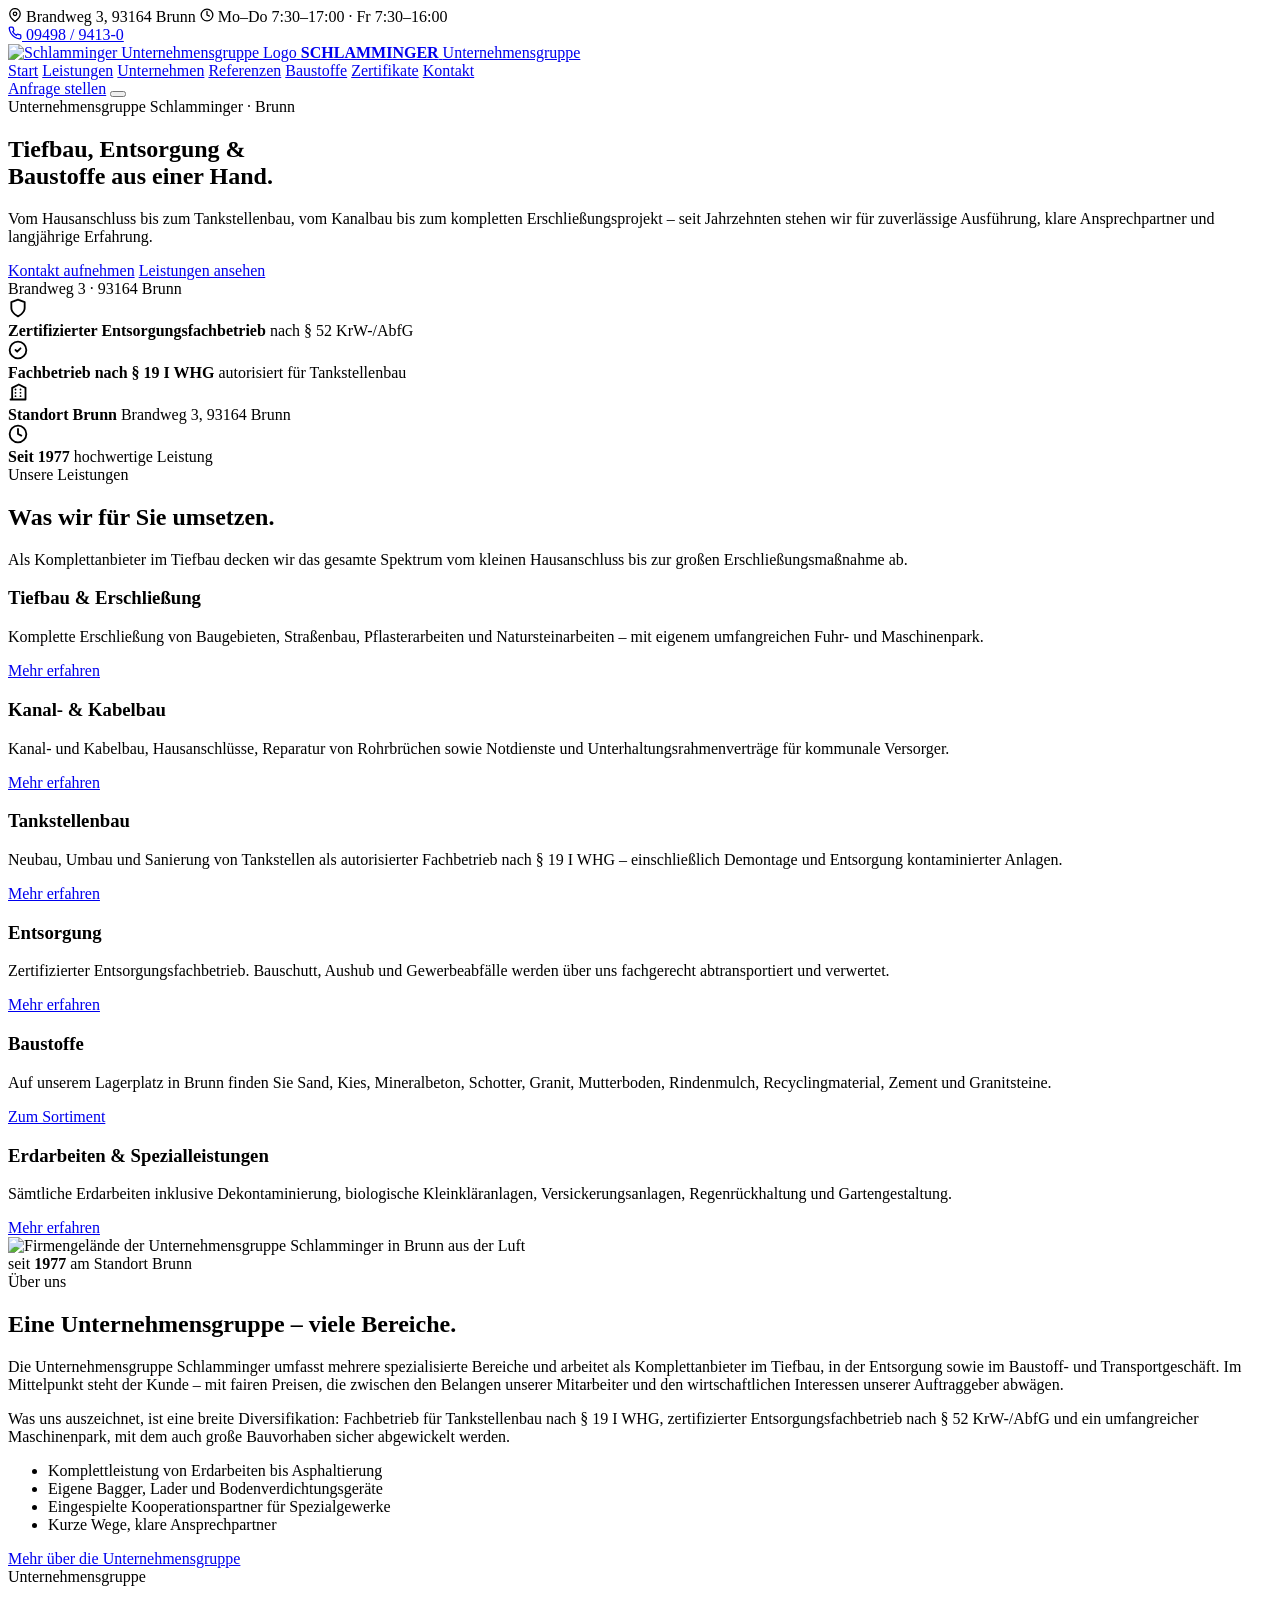
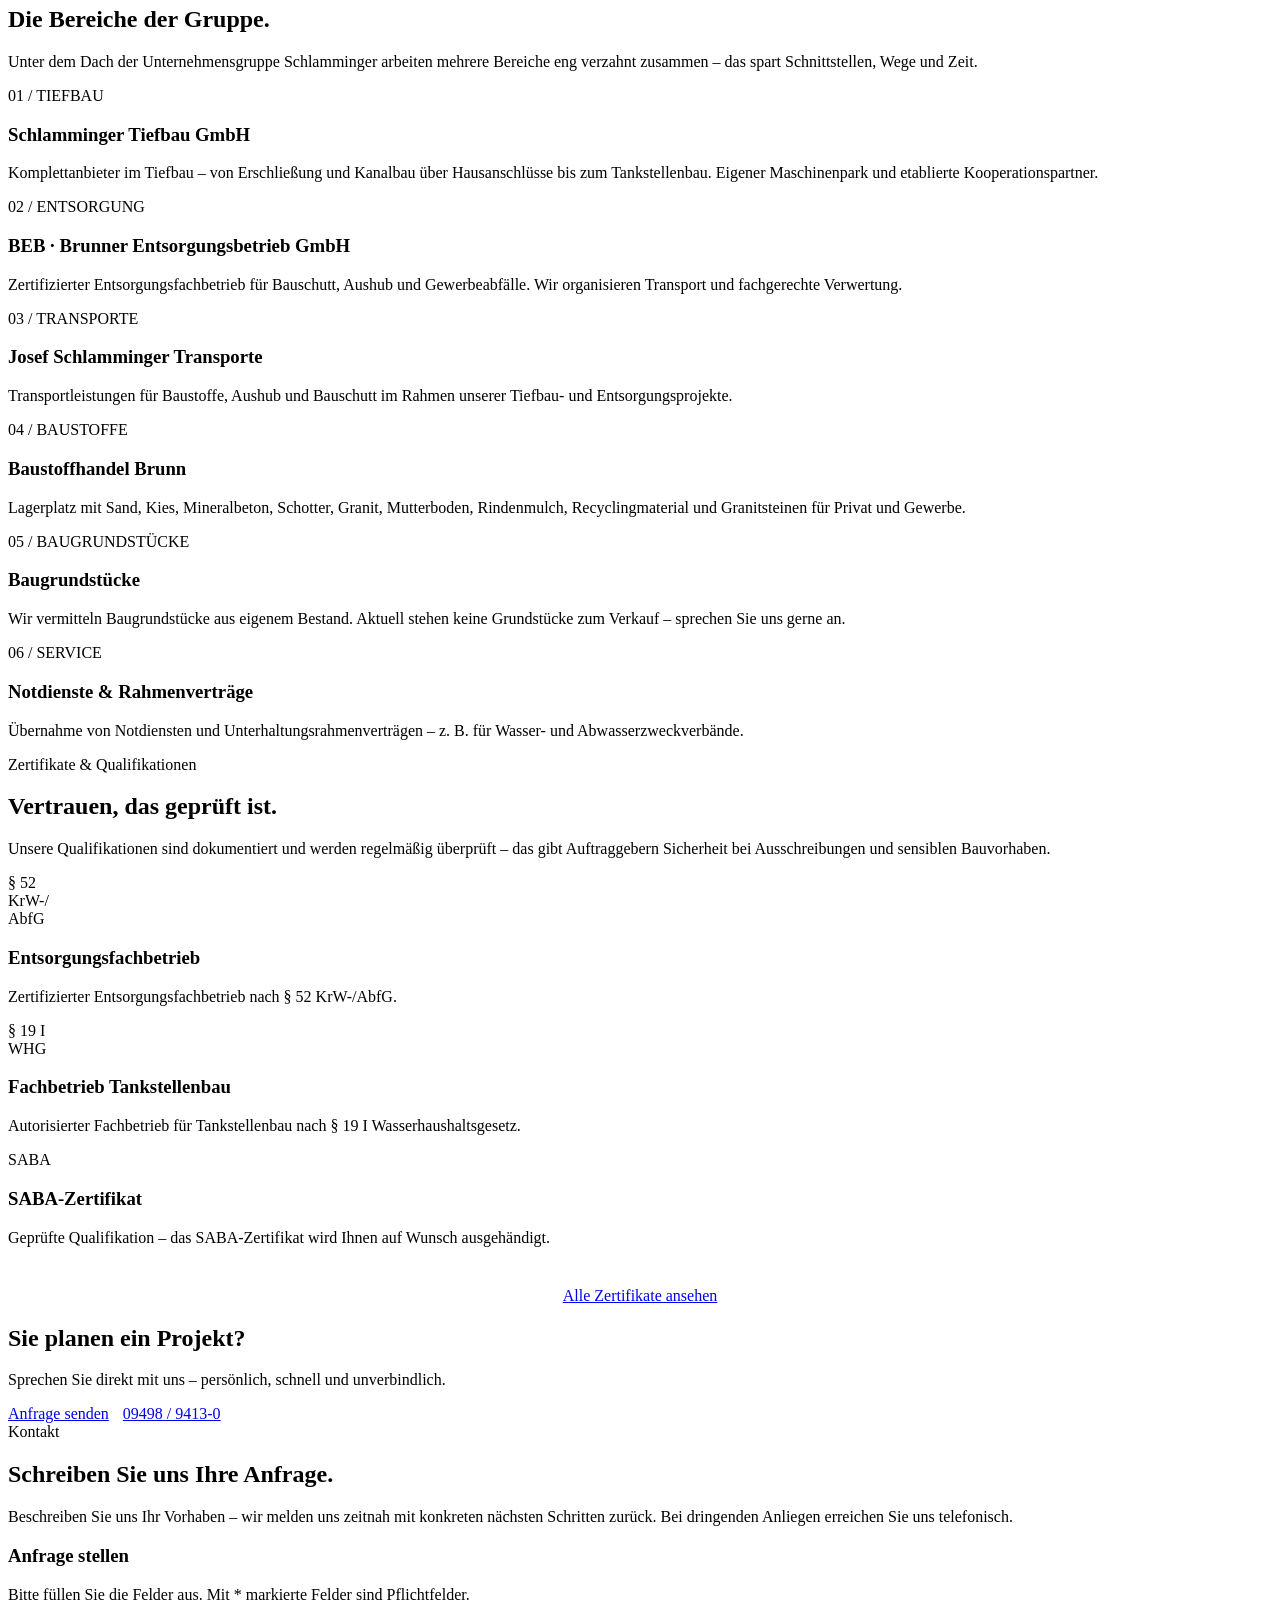
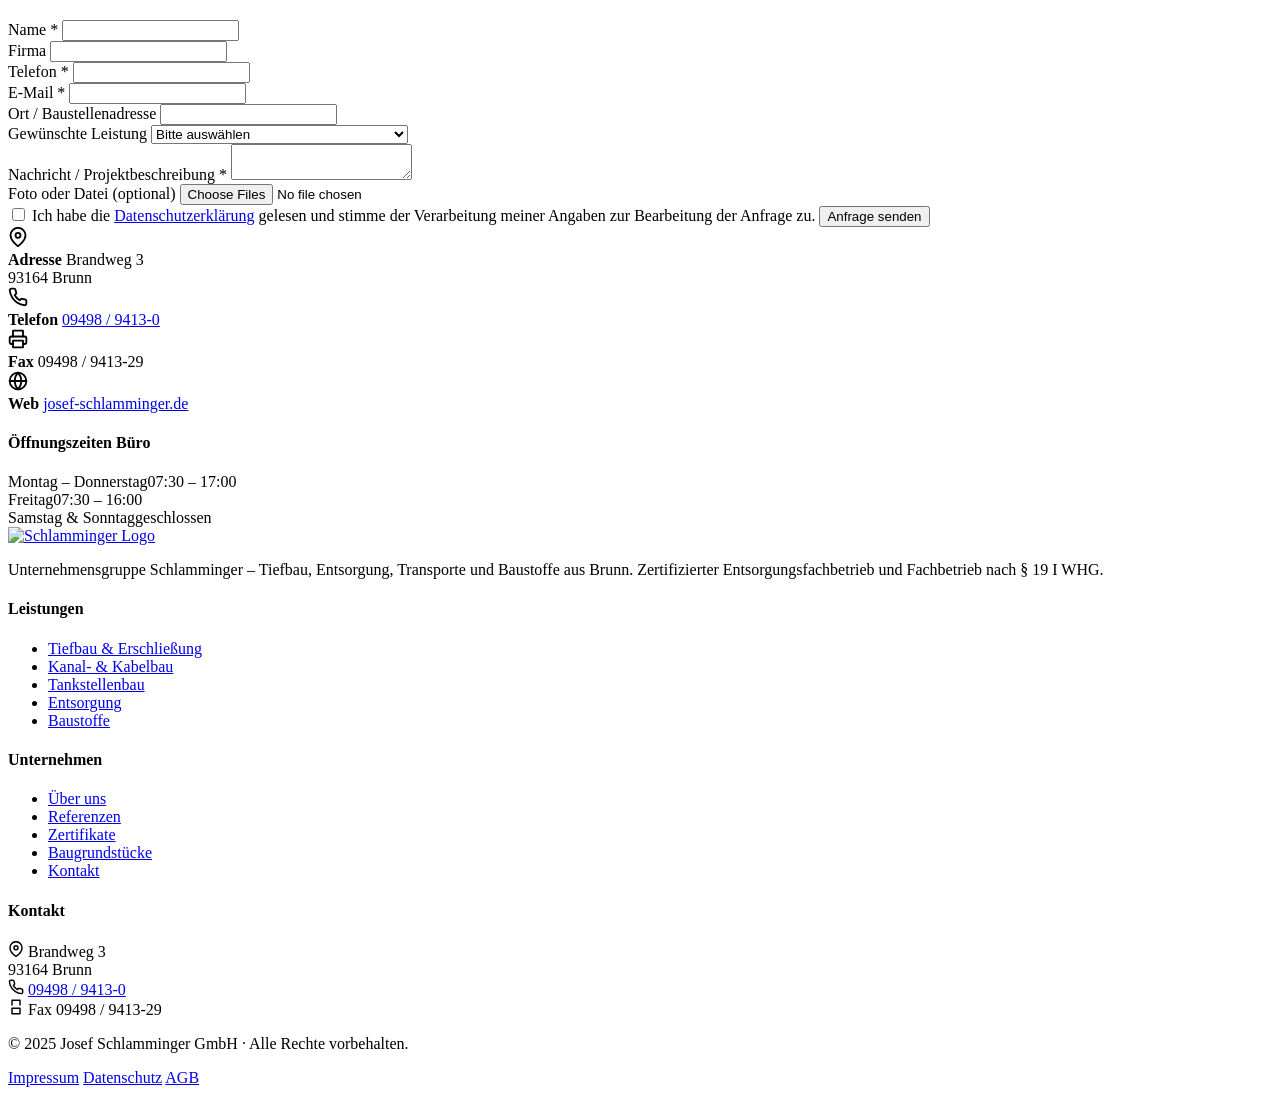
==== index.html @ ba679d3d "Add files via upload" ====
<!DOCTYPE html>
<html lang="de">
<head>
  <meta charset="UTF-8" />
  <meta name="viewport" content="width=device-width, initial-scale=1.0" />
  <title>Schlamminger Tiefbau GmbH – Tiefbau, Entsorgung & Baustoffe aus Brunn</title>
  <meta name="description" content="Unternehmensgruppe Schlamminger aus Brunn (93164): Tiefbau, Kanal- und Kabelbau, Tankstellenbau, Entsorgung, Transporte und Baustoffe. Zertifizierter Entsorgungsfachbetrieb und Fachbetrieb nach § 19 I WHG." />
  <link rel="preconnect" href="https://fonts.googleapis.com" />
  <link rel="preconnect" href="https://fonts.gstatic.com" crossorigin />
  <link rel="stylesheet" href="https://fonts.googleapis.com/css2?family=Inter:wght@400;500;600;700;800&display=swap" />
  <link rel="stylesheet" href="assets/css/style.css" />
</head>
<body>
  <!-- Top utility bar -->
  <div class="topbar">
    <div class="container topbar-inner">
      <div class="topbar-group">
        <span class="topbar-item topbar-address">
          <svg width="14" height="14" viewBox="0 0 24 24" fill="none" stroke="currentColor" stroke-width="2.2" stroke-linecap="round" stroke-linejoin="round"><path d="M21 10c0 7-9 13-9 13s-9-6-9-13a9 9 0 0 1 18 0z"/><circle cx="12" cy="10" r="3"/></svg>
          Brandweg 3, 93164 Brunn
        </span>
        <span class="topbar-item topbar-hours">
          <svg width="14" height="14" viewBox="0 0 24 24" fill="none" stroke="currentColor" stroke-width="2.2" stroke-linecap="round" stroke-linejoin="round"><circle cx="12" cy="12" r="10"/><polyline points="12 6 12 12 16 14"/></svg>
          Mo–Do 7:30–17:00 · Fr 7:30–16:00
        </span>
      </div>
      <div class="topbar-group">
        <a class="topbar-item topbar-phone" href="tel:+49949894130">
          <svg width="14" height="14" viewBox="0 0 24 24" fill="none" stroke="currentColor" stroke-width="2.2" stroke-linecap="round" stroke-linejoin="round"><path d="M22 16.92v3a2 2 0 0 1-2.18 2 19.86 19.86 0 0 1-8.63-3.07 19.5 19.5 0 0 1-6-6 19.86 19.86 0 0 1-3.07-8.67A2 2 0 0 1 4.11 2h3a2 2 0 0 1 2 1.72 12.84 12.84 0 0 0 .7 2.81 2 2 0 0 1-.45 2.11L8.09 9.91a16 16 0 0 0 6 6l1.27-1.27a2 2 0 0 1 2.11-.45 12.84 12.84 0 0 0 2.81.7A2 2 0 0 1 22 16.92z"/></svg>
          09498 / 9413-0
        </a>
      </div>
    </div>
  </div>


  <!-- Header -->
  <header class="site-header">
    <div class="container header-inner">
      <a href="index.html" class="brand">
        <img src="assets/images/logo.jpeg" alt="Schlamminger Unternehmensgruppe Logo" />
        <span class="brand-text">
          <strong>SCHLAMMINGER</strong>
          <span>Unternehmensgruppe</span>
        </span>
      </a>

      <nav class="nav-main" aria-label="Hauptnavigation">
        <a href="index.html" class="is-active">Start</a>
        <a href="leistungen.html">Leistungen</a>
        <a href="unternehmen.html">Unternehmen</a>
        <a href="referenzen.html">Referenzen</a>
        <a href="baustoffe.html">Baustoffe</a>
        <a href="zertifikate.html">Zertifikate</a>
        <a href="kontakt.html">Kontakt</a>
      </nav>

      <div class="header-actions">
        <a class="btn btn-primary" href="kontakt.html">Anfrage stellen</a>
        <button class="nav-toggle" aria-label="Menü" aria-expanded="false">
          <span></span><span></span><span></span>
        </button>
      </div>
    </div>
  </header>

  <!-- Hero -->
  <section class="hero">
    <div class="hero-bg" style="background-image: url('assets/images/baustelle-luft.png');"></div>
    <div class="hero-overlay"></div>
    <div class="container">
      <div class="hero-content">
        <span class="hero-eyebrow">Unternehmensgruppe Schlamminger · Brunn</span>
        <h1>Tiefbau, Entsorgung &amp;<br /><span class="accent">Baustoffe</span> aus einer Hand.</h1>
        <p class="hero-text">Vom Hausanschluss bis zum Tankstellenbau, vom Kanalbau bis zum kompletten Erschließungsprojekt – seit Jahrzehnten stehen wir für zuverlässige Ausführung, klare Ansprechpartner und langjährige Erfahrung.</p>
        <div class="hero-actions">
          <a class="btn btn-primary btn-arrow" href="kontakt.html">Kontakt aufnehmen</a>
          <a class="btn btn-outline" href="leistungen.html">Leistungen ansehen</a>
        </div>
      </div>
    </div>
    <div class="hero-meta">Brandweg 3 · 93164 Brunn</div>
  </section>

  <!-- Trust bar -->
  <section class="trustbar">
    <div class="container">
      <div class="trust-grid">
        <div class="trust-item">
          <div class="trust-icon">
            <svg width="20" height="20" viewBox="0 0 24 24" fill="none" stroke="currentColor" stroke-width="2.2" stroke-linecap="round" stroke-linejoin="round"><path d="M12 22s8-4 8-10V5l-8-3-8 3v7c0 6 8 10 8 10z"/></svg>
          </div>
          <div class="trust-text">
            <strong>Zertifizierter Entsorgungs­fachbetrieb</strong>
            <span>nach § 52 KrW-/AbfG</span>
          </div>
        </div>
        <div class="trust-item">
          <div class="trust-icon">
            <svg width="20" height="20" viewBox="0 0 24 24" fill="none" stroke="currentColor" stroke-width="2.2" stroke-linecap="round" stroke-linejoin="round"><path d="M9 12l2 2 4-4"/><circle cx="12" cy="12" r="10"/></svg>
          </div>
          <div class="trust-text">
            <strong>Fachbetrieb nach § 19 I WHG</strong>
            <span>autorisiert für Tankstellenbau</span>
          </div>
        </div>
        <div class="trust-item">
          <div class="trust-icon">
            <svg width="20" height="20" viewBox="0 0 24 24" fill="none" stroke="currentColor" stroke-width="2.2" stroke-linecap="round" stroke-linejoin="round"><path d="M3 21h18M5 21V7l8-4 8 4v14M9 9h.01M9 13h.01M9 17h.01M15 9h.01M15 13h.01M15 17h.01"/></svg>
          </div>
          <div class="trust-text">
            <strong>Standort Brunn</strong>
            <span>Brandweg 3, 93164 Brunn</span>
          </div>
        </div>
        <div class="trust-item">
          <div class="trust-icon">
            <svg width="20" height="20" viewBox="0 0 24 24" fill="none" stroke="currentColor" stroke-width="2.2" stroke-linecap="round" stroke-linejoin="round"><circle cx="12" cy="12" r="10"/><polyline points="12 6 12 12 16 14"/></svg>
          </div>
          <div class="trust-text">
            <strong>Seit 1977</strong>
            <span>hochwertige Leistung</span>
          </div>
        </div>
      </div>
    </div>
  </section>

  <!-- Services -->
  <section id="leistungen">
    <div class="container">
      <div class="reveal">
        <span class="eyebrow">Unsere Leistungen</span>
        <h2 class="section-title">Was wir für Sie umsetzen.</h2>
        <p class="section-lead">Als Komplettanbieter im Tiefbau decken wir das gesamte Spektrum vom kleinen Hausanschluss bis zur großen Erschließungsmaßnahme ab.</p>
      </div>

      <div class="services-grid">
        <article class="service-card reveal">
          <div class="service-card-image" style="background-image: url('assets/images/strassenbau.png');"></div>
          <div class="service-card-body">
            <h3>Tiefbau &amp; Erschließung</h3>
            <p>Komplette Erschließung von Baugebieten, Straßenbau, Pflasterarbeiten und Natursteinarbeiten – mit eigenem umfangreichen Fuhr- und Maschinenpark.</p>
            <a href="leistungen.html#tiefbau" class="card-link">Mehr erfahren</a>
          </div>
        </article>

        <article class="service-card reveal">
          <div class="service-card-image" style="background-image: url('assets/images/kanalbau.png');"></div>
          <div class="service-card-body">
            <h3>Kanal- &amp; Kabelbau</h3>
            <p>Kanal- und Kabelbau, Hausanschlüsse, Reparatur von Rohrbrüchen sowie Notdienste und Unterhaltungs­rahmenverträge für kommunale Versorger.</p>
            <a href="leistungen.html#kanalbau" class="card-link">Mehr erfahren</a>
          </div>
        </article>

        <article class="service-card reveal">
          <div class="service-card-image" style="background-image: url('assets/images/rohrbau-arbeiter.png');"></div>
          <div class="service-card-body">
            <h3>Tankstellenbau</h3>
            <p>Neubau, Umbau und Sanierung von Tankstellen als autorisierter Fachbetrieb nach § 19 I WHG – einschließlich Demontage und Entsorgung kontaminierter Anlagen.</p>
            <a href="leistungen.html#tankstellenbau" class="card-link">Mehr erfahren</a>
          </div>
        </article>

        <article class="service-card reveal">
          <div class="service-card-image" style="background-image: url('assets/images/baustelle-luft.png');"></div>
          <div class="service-card-body">
            <h3>Entsorgung</h3>
            <p>Zertifizierter Entsorgungs­fachbetrieb. Bauschutt, Aushub und Gewerbeabfälle werden über uns fachgerecht abtransportiert und verwertet.</p>
            <a href="leistungen.html#entsorgung" class="card-link">Mehr erfahren</a>
          </div>
        </article>

        <article class="service-card reveal">
          <div class="service-card-image" style="background-image: url('assets/images/firmengelaende.jpeg');"></div>
          <div class="service-card-body">
            <h3>Baustoffe</h3>
            <p>Auf unserem Lagerplatz in Brunn finden Sie Sand, Kies, Mineralbeton, Schotter, Granit, Mutterboden, Rindenmulch, Recyclingmaterial, Zement und Granitsteine.</p>
            <a href="baustoffe.html" class="card-link">Zum Sortiment</a>
          </div>
        </article>

        <article class="service-card reveal">
          <div class="service-card-image" style="background-image: url('assets/images/strassenbau.png');"></div>
          <div class="service-card-body">
            <h3>Erdarbeiten &amp; Spezialleistungen</h3>
            <p>Sämtliche Erdarbeiten inklusive Dekontaminierung, biologische Kleinkläranlagen, Versickerungs­anlagen, Regenrückhaltung und Gartengestaltung.</p>
            <a href="leistungen.html#erdarbeiten" class="card-link">Mehr erfahren</a>
          </div>
        </article>
      </div>
    </div>
  </section>

  <!-- About / Greeting -->
  <section class="section--soft" id="ueber-uns">
    <div class="container">
      <div class="split">
        <div class="split-image reveal">
          <img src="assets/images/firmengelaende.jpeg" alt="Firmengelände der Unternehmensgruppe Schlamminger in Brunn aus der Luft" />
          <div class="badge-floating">
            seit
            <strong>1977</strong>
            am Standort Brunn
          </div>
        </div>
        <div class="split-content reveal">
          <span class="eyebrow">Über uns</span>
          <h2>Eine Unternehmens­gruppe – viele Bereiche.</h2>
          <p>Die Unternehmensgruppe Schlamminger umfasst mehrere spezialisierte Bereiche und arbeitet als Komplettanbieter im Tiefbau, in der Entsorgung sowie im Baustoff- und Transport­geschäft. Im Mittelpunkt steht der Kunde – mit fairen Preisen, die zwischen den Belangen unserer Mitarbeiter und den wirtschaftlichen Interessen unserer Auftraggeber abwägen.</p>
          <p>Was uns auszeichnet, ist eine breite Diversifikation: Fachbetrieb für Tankstellenbau nach § 19 I WHG, zertifizierter Entsorgungsfachbetrieb nach § 52 KrW-/AbfG und ein umfangreicher Maschinenpark, mit dem auch große Bauvorhaben sicher abgewickelt werden.</p>

          <ul class="feature-list">
            <li>Komplettleistung von Erdarbeiten bis Asphaltierung</li>
            <li>Eigene Bagger, Lader und Bodenverdichtungsgeräte</li>
            <li>Eingespielte Kooperationspartner für Spezialgewerke</li>
            <li>Kurze Wege, klare Ansprechpartner</li>
          </ul>

          <a class="btn btn-ghost" href="unternehmen.html">Mehr über die Unternehmensgruppe</a>
        </div>
      </div>
    </div>
  </section>

  <!-- Group / Companies -->
  <section>
    <div class="container">
      <div class="reveal">
        <span class="eyebrow">Unternehmensgruppe</span>
        <h2 class="section-title">Die Bereiche der Gruppe.</h2>
        <p class="section-lead">Unter dem Dach der Unternehmensgruppe Schlamminger arbeiten mehrere Bereiche eng verzahnt zusammen – das spart Schnittstellen, Wege und Zeit.</p>
      </div>

      <div class="group-grid">
        <div class="group-card reveal">
          <div class="number">01 / TIEFBAU</div>
          <h3>Schlamminger Tiefbau GmbH</h3>
          <p>Komplettanbieter im Tiefbau – von Erschließung und Kanalbau über Hausanschlüsse bis zum Tankstellenbau. Eigener Maschinenpark und etablierte Kooperationspartner.</p>
        </div>
        <div class="group-card reveal">
          <div class="number">02 / ENTSORGUNG</div>
          <h3>BEB · Brunner Entsorgungs­betrieb GmbH</h3>
          <p>Zertifizierter Entsorgungs­fachbetrieb für Bauschutt, Aushub und Gewerbeabfälle. Wir organisieren Transport und fachgerechte Verwertung.</p>
        </div>
        <div class="group-card reveal">
          <div class="number">03 / TRANSPORTE</div>
          <h3>Josef Schlamminger Transporte</h3>
          <p>Transportleistungen für Baustoffe, Aushub und Bauschutt im Rahmen unserer Tiefbau- und Entsorgungsprojekte.</p>
        </div>
        <div class="group-card reveal">
          <div class="number">04 / BAUSTOFFE</div>
          <h3>Baustoffhandel Brunn</h3>
          <p>Lagerplatz mit Sand, Kies, Mineralbeton, Schotter, Granit, Mutterboden, Rindenmulch, Recyclingmaterial und Granitsteinen für Privat und Gewerbe.</p>
        </div>
        <div class="group-card reveal">
          <div class="number">05 / BAU­GRUNDSTÜCKE</div>
          <h3>Baugrundstücke</h3>
          <p>Wir vermitteln Baugrundstücke aus eigenem Bestand. Aktuell stehen keine Grundstücke zum Verkauf – sprechen Sie uns gerne an.</p>
        </div>
        <div class="group-card reveal">
          <div class="number">06 / SERVICE</div>
          <h3>Notdienste &amp; Rahmenverträge</h3>
          <p>Übernahme von Notdiensten und Unterhaltungs­rahmenverträgen – z. B. für Wasser- und Abwasser­zweckverbände.</p>
        </div>
      </div>
    </div>
  </section>

  <!-- Certificates -->
  <section class="section--soft">
    <div class="container">
      <div class="reveal">
        <span class="eyebrow">Zertifikate &amp; Qualifikationen</span>
        <h2 class="section-title">Vertrauen, das geprüft ist.</h2>
        <p class="section-lead">Unsere Qualifikationen sind dokumentiert und werden regelmäßig überprüft – das gibt Auftraggebern Sicherheit bei Ausschreibungen und sensiblen Bauvorhaben.</p>
      </div>

      <div class="cert-grid">
        <div class="cert-card reveal">
          <div class="cert-seal">§ 52<br />KrW-/<br />AbfG</div>
          <h3>Entsorgungsfachbetrieb</h3>
          <p>Zertifizierter Entsorgungs­fachbetrieb nach § 52 KrW-/AbfG.</p>
        </div>
        <div class="cert-card reveal">
          <div class="cert-seal cert-seal-accent">§ 19 I<br />WHG</div>
          <h3>Fachbetrieb Tankstellenbau</h3>
          <p>Autorisierter Fachbetrieb für Tankstellenbau nach § 19 I Wasserhaushalts­gesetz.</p>
        </div>
        <div class="cert-card reveal">
          <div class="cert-seal">SABA</div>
          <h3>SABA-Zertifikat</h3>
          <p>Geprüfte Qualifikation – das SABA-Zertifikat wird Ihnen auf Wunsch ausgehändigt.</p>
        </div>
      </div>

      <div style="text-align:center; margin-top: 40px;" class="reveal">
        <a class="btn btn-ghost" href="zertifikate.html">Alle Zertifikate ansehen</a>
      </div>
    </div>
  </section>

  <!-- CTA Banner -->
  <section class="cta-banner">
    <div class="container">
      <div>
        <h2>Sie planen ein Projekt?</h2>
        <p>Sprechen Sie direkt mit uns – persönlich, schnell und unverbindlich.</p>
      </div>
      <div style="display:flex; gap:14px; flex-wrap:wrap;">
        <a class="btn btn-primary" href="kontakt.html">Anfrage senden</a>
        <a class="btn btn-outline" href="tel:+49949894130">09498 / 9413-0</a>
      </div>
    </div>
  </section>

  <!-- Contact -->
  <section id="kontakt">
    <div class="container">
      <div class="reveal">
        <span class="eyebrow">Kontakt</span>
        <h2 class="section-title">Schreiben Sie uns Ihre Anfrage.</h2>
        <p class="section-lead">Beschreiben Sie uns Ihr Vorhaben – wir melden uns zeitnah mit konkreten nächsten Schritten zurück. Bei dringenden Anliegen erreichen Sie uns telefonisch.</p>
      </div>

      <div class="contact-grid">
        <div class="contact-form reveal">
          <h3>Anfrage stellen</h3>
          <p class="form-lead">Bitte füllen Sie die Felder aus. Mit <span style="color:var(--color-primary)">*</span> markierte Felder sind Pflichtfelder.</p>
          <form novalidate>
            <div class="form-row">
              <div class="form-group">
                <label for="name">Name <span class="required">*</span></label>
                <input type="text" id="name" name="name" required />
              </div>
              <div class="form-group">
                <label for="firma">Firma</label>
                <input type="text" id="firma" name="firma" />
              </div>
            </div>
            <div class="form-row">
              <div class="form-group">
                <label for="telefon">Telefon <span class="required">*</span></label>
                <input type="tel" id="telefon" name="telefon" required />
              </div>
              <div class="form-group">
                <label for="email">E-Mail <span class="required">*</span></label>
                <input type="email" id="email" name="email" required />
              </div>
            </div>
            <div class="form-group">
              <label for="ort">Ort / Baustellenadresse</label>
              <input type="text" id="ort" name="ort" />
            </div>
            <div class="form-group">
              <label for="leistung">Gewünschte Leistung</label>
              <select id="leistung" name="leistung">
                <option value="">Bitte auswählen</option>
                <option>Tiefbau / Erschließung</option>
                <option>Hausanschluss</option>
                <option>Rohrbruch / Reparatur</option>
                <option>Kanalbau</option>
                <option>Kabelbau</option>
                <option>Straßenbau / Pflasterei</option>
                <option>Natursteinarbeiten</option>
                <option>Erdarbeiten / Dekontaminierung</option>
                <option>Tankstellenneubau, -umbau, -sanierung</option>
                <option>Entsorgung</option>
                <option>Transporte</option>
                <option>Baustoffe</option>
                <option>Sonstiges</option>
              </select>
            </div>
            <div class="form-group">
              <label for="nachricht">Nachricht / Projektbeschreibung <span class="required">*</span></label>
              <textarea id="nachricht" name="nachricht" required></textarea>
            </div>
            <div class="form-group">
              <label for="datei">Foto oder Datei (optional)</label>
              <input type="file" id="datei" name="datei" multiple />
            </div>
            <label class="form-checkbox">
              <input type="checkbox" required />
              <span>Ich habe die <a href="datenschutz.html">Datenschutzerklärung</a> gelesen und stimme der Verarbeitung meiner Angaben zur Bearbeitung der Anfrage zu.</span>
            </label>
            <button type="submit" class="btn btn-primary btn-arrow">Anfrage senden</button>
            <p class="form-status" style="display:none; margin-top:18px; font-size:0.92rem; color:var(--color-primary-dark);"></p>
          </form>
        </div>

        <div class="contact-info">
          <div class="contact-card">
            <div class="contact-card-icon">
              <svg width="20" height="20" viewBox="0 0 24 24" fill="none" stroke="currentColor" stroke-width="2.2" stroke-linecap="round" stroke-linejoin="round"><path d="M21 10c0 7-9 13-9 13s-9-6-9-13a9 9 0 0 1 18 0z"/><circle cx="12" cy="10" r="3"/></svg>
            </div>
            <div>
              <strong>Adresse</strong>
              <span>Brandweg 3<br />93164 Brunn</span>
            </div>
          </div>

          <div class="contact-card">
            <div class="contact-card-icon">
              <svg width="20" height="20" viewBox="0 0 24 24" fill="none" stroke="currentColor" stroke-width="2.2" stroke-linecap="round" stroke-linejoin="round"><path d="M22 16.92v3a2 2 0 0 1-2.18 2 19.86 19.86 0 0 1-8.63-3.07 19.5 19.5 0 0 1-6-6 19.86 19.86 0 0 1-3.07-8.67A2 2 0 0 1 4.11 2h3a2 2 0 0 1 2 1.72 12.84 12.84 0 0 0 .7 2.81 2 2 0 0 1-.45 2.11L8.09 9.91a16 16 0 0 0 6 6l1.27-1.27a2 2 0 0 1 2.11-.45 12.84 12.84 0 0 0 2.81.7A2 2 0 0 1 22 16.92z"/></svg>
            </div>
            <div>
              <strong>Telefon</strong>
              <a href="tel:+49949894130">09498 / 9413-0</a>
            </div>
          </div>

          <div class="contact-card">
            <div class="contact-card-icon">
              <svg width="20" height="20" viewBox="0 0 24 24" fill="none" stroke="currentColor" stroke-width="2.2" stroke-linecap="round" stroke-linejoin="round"><polyline points="6 9 6 2 18 2 18 9"/><path d="M6 18H4a2 2 0 0 1-2-2v-5a2 2 0 0 1 2-2h16a2 2 0 0 1 2 2v5a2 2 0 0 1-2 2h-2"/><rect x="6" y="14" width="12" height="8"/></svg>
            </div>
            <div>
              <strong>Fax</strong>
              <span>09498 / 9413-29</span>
            </div>
          </div>

          <div class="contact-card">
            <div class="contact-card-icon">
              <svg width="20" height="20" viewBox="0 0 24 24" fill="none" stroke="currentColor" stroke-width="2.2" stroke-linecap="round" stroke-linejoin="round"><circle cx="12" cy="12" r="10"/><line x1="2" y1="12" x2="22" y2="12"/><path d="M12 2a15.3 15.3 0 0 1 4 10 15.3 15.3 0 0 1-4 10 15.3 15.3 0 0 1-4-10 15.3 15.3 0 0 1 4-10z"/></svg>
            </div>
            <div>
              <strong>Web</strong>
              <a href="https://josef-schlamminger.de" target="_blank" rel="noopener">josef-schlamminger.de</a>
            </div>
          </div>

          <div class="opening-hours">
            <h4>Öffnungszeiten Büro</h4>
            <div class="opening-hours-row"><span>Montag – Donnerstag</span><span>07:30 – 17:00</span></div>
            <div class="opening-hours-row"><span>Freitag</span><span>07:30 – 16:00</span></div>
            <div class="opening-hours-row"><span>Samstag &amp; Sonntag</span><span>geschlossen</span></div>
          </div>
        </div>
      </div>
    </div>
  </section>

  <!-- Footer -->
  <footer class="site-footer">
    <div class="container">
      <div class="footer-grid">
        <div class="footer-about">
          <a href="index.html" class="brand">
            <img src="assets/images/logo.jpeg" alt="Schlamminger Logo" />
          </a>
          <p>Unternehmensgruppe Schlamminger – Tiefbau, Entsorgung, Transporte und Baustoffe aus Brunn. Zertifizierter Entsorgungs­fachbetrieb und Fachbetrieb nach § 19 I WHG.</p>
        </div>

        <div>
          <h4>Leistungen</h4>
          <ul>
            <li><a href="leistungen.html#tiefbau">Tiefbau &amp; Erschließung</a></li>
            <li><a href="leistungen.html#kanalbau">Kanal- &amp; Kabelbau</a></li>
            <li><a href="leistungen.html#tankstellenbau">Tankstellenbau</a></li>
            <li><a href="leistungen.html#entsorgung">Entsorgung</a></li>
            <li><a href="baustoffe.html">Baustoffe</a></li>
          </ul>
        </div>

        <div>
          <h4>Unternehmen</h4>
          <ul>
            <li><a href="unternehmen.html">Über uns</a></li>
            <li><a href="referenzen.html">Referenzen</a></li>
            <li><a href="zertifikate.html">Zertifikate</a></li>
            <li><a href="baugrundstuecke.html">Baugrundstücke</a></li>
            <li><a href="kontakt.html">Kontakt</a></li>
          </ul>
        </div>

        <div>
          <h4>Kontakt</h4>
          <div class="footer-contact-item">
            <svg width="16" height="16" viewBox="0 0 24 24" fill="none" stroke="currentColor" stroke-width="2.2" stroke-linecap="round" stroke-linejoin="round"><path d="M21 10c0 7-9 13-9 13s-9-6-9-13a9 9 0 0 1 18 0z"/><circle cx="12" cy="10" r="3"/></svg>
            <span>Brandweg 3<br />93164 Brunn</span>
          </div>
          <div class="footer-contact-item">
            <svg width="16" height="16" viewBox="0 0 24 24" fill="none" stroke="currentColor" stroke-width="2.2" stroke-linecap="round" stroke-linejoin="round"><path d="M22 16.92v3a2 2 0 0 1-2.18 2 19.86 19.86 0 0 1-8.63-3.07 19.5 19.5 0 0 1-6-6 19.86 19.86 0 0 1-3.07-8.67A2 2 0 0 1 4.11 2h3a2 2 0 0 1 2 1.72 12.84 12.84 0 0 0 .7 2.81 2 2 0 0 1-.45 2.11L8.09 9.91a16 16 0 0 0 6 6l1.27-1.27a2 2 0 0 1 2.11-.45 12.84 12.84 0 0 0 2.81.7A2 2 0 0 1 22 16.92z"/></svg>
            <a href="tel:+49949894130">09498 / 9413-0</a>
          </div>
          <div class="footer-contact-item">
            <svg width="16" height="16" viewBox="0 0 24 24" fill="none" stroke="currentColor" stroke-width="2.2" stroke-linecap="round" stroke-linejoin="round"><polyline points="6 9 6 2 18 2 18 9"/><rect x="6" y="14" width="12" height="8"/></svg>
            <span>Fax 09498 / 9413-29</span>
          </div>
        </div>
      </div>

      <div class="footer-bottom">
        <p>© <span data-year>2025</span> Josef Schlamminger GmbH · Alle Rechte vorbehalten.</p>
        <div class="footer-bottom-links">
          <a href="impressum.html">Impressum</a>
          <a href="datenschutz.html">Datenschutz</a>
          <a href="agb.html">AGB</a>
        </div>
      </div>
    </div>
  </footer>

  <script src="assets/js/main.js" defer></script>
</body>
</html>
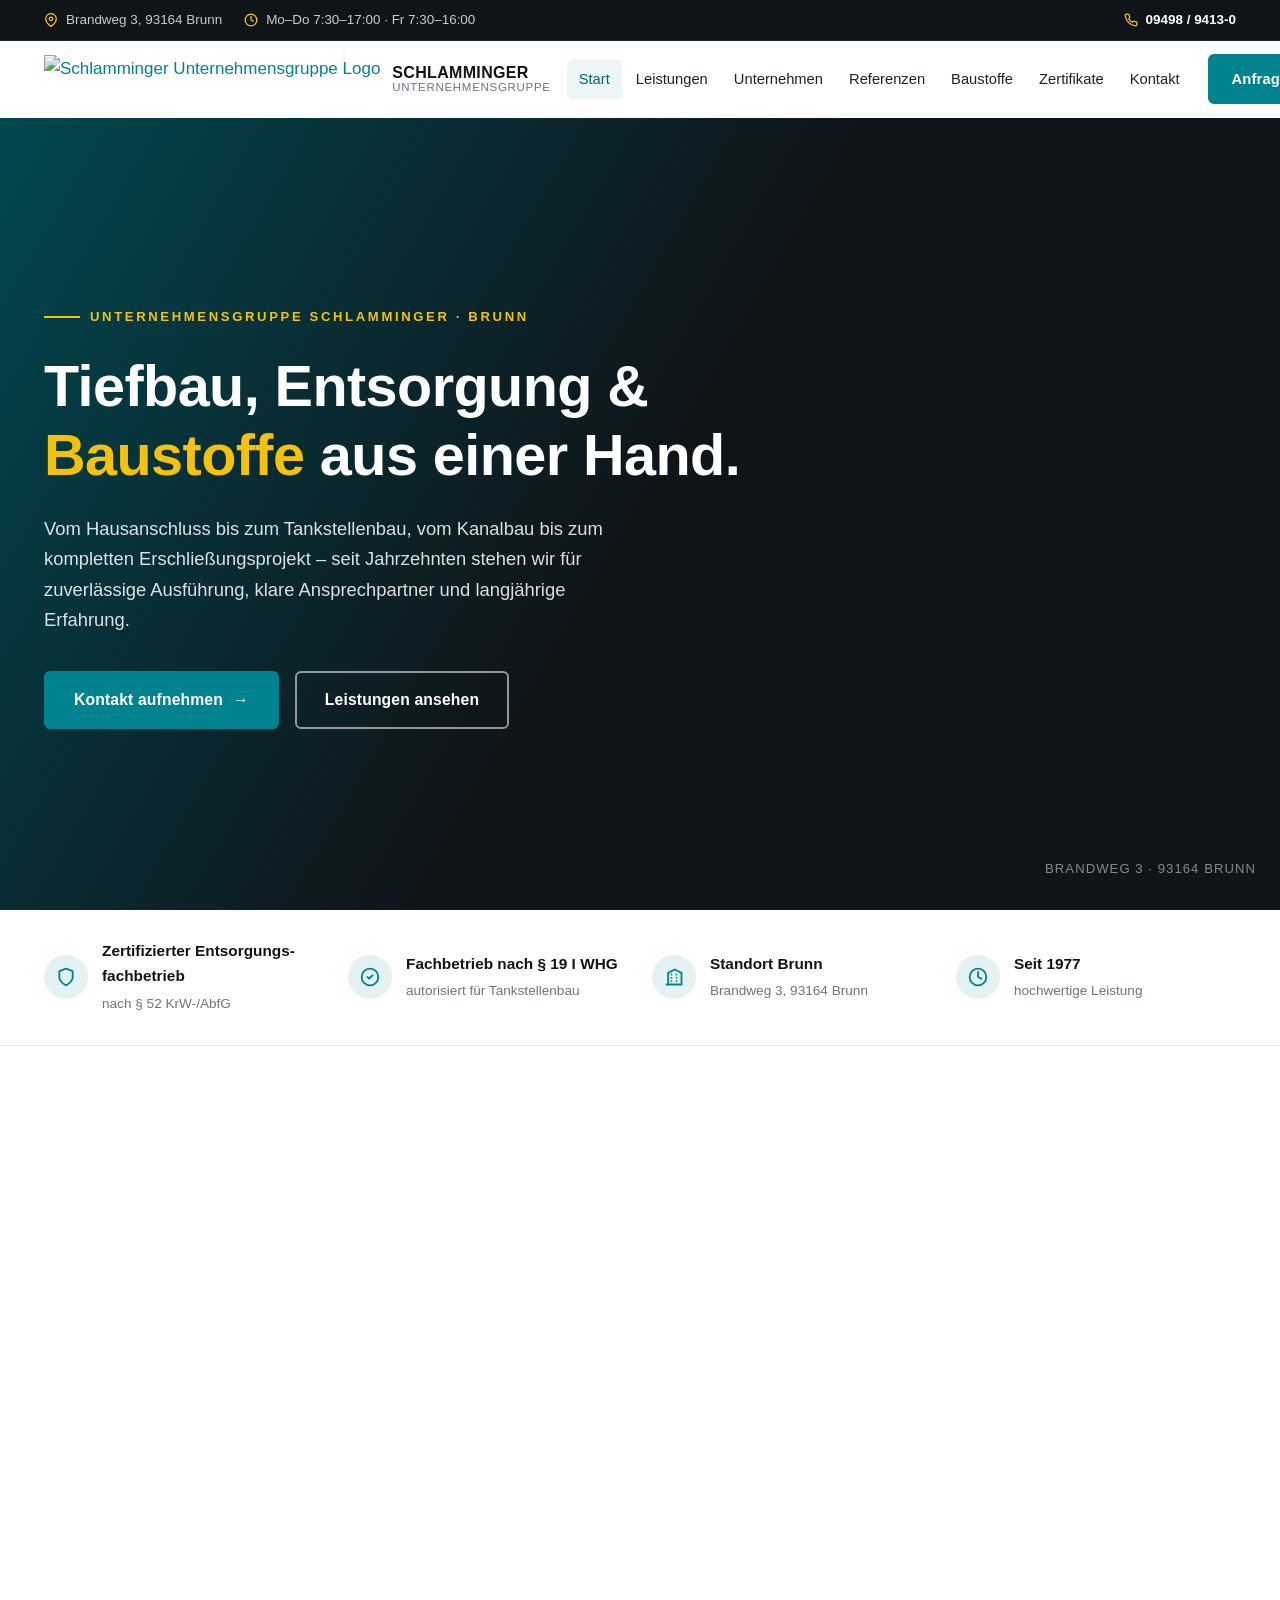
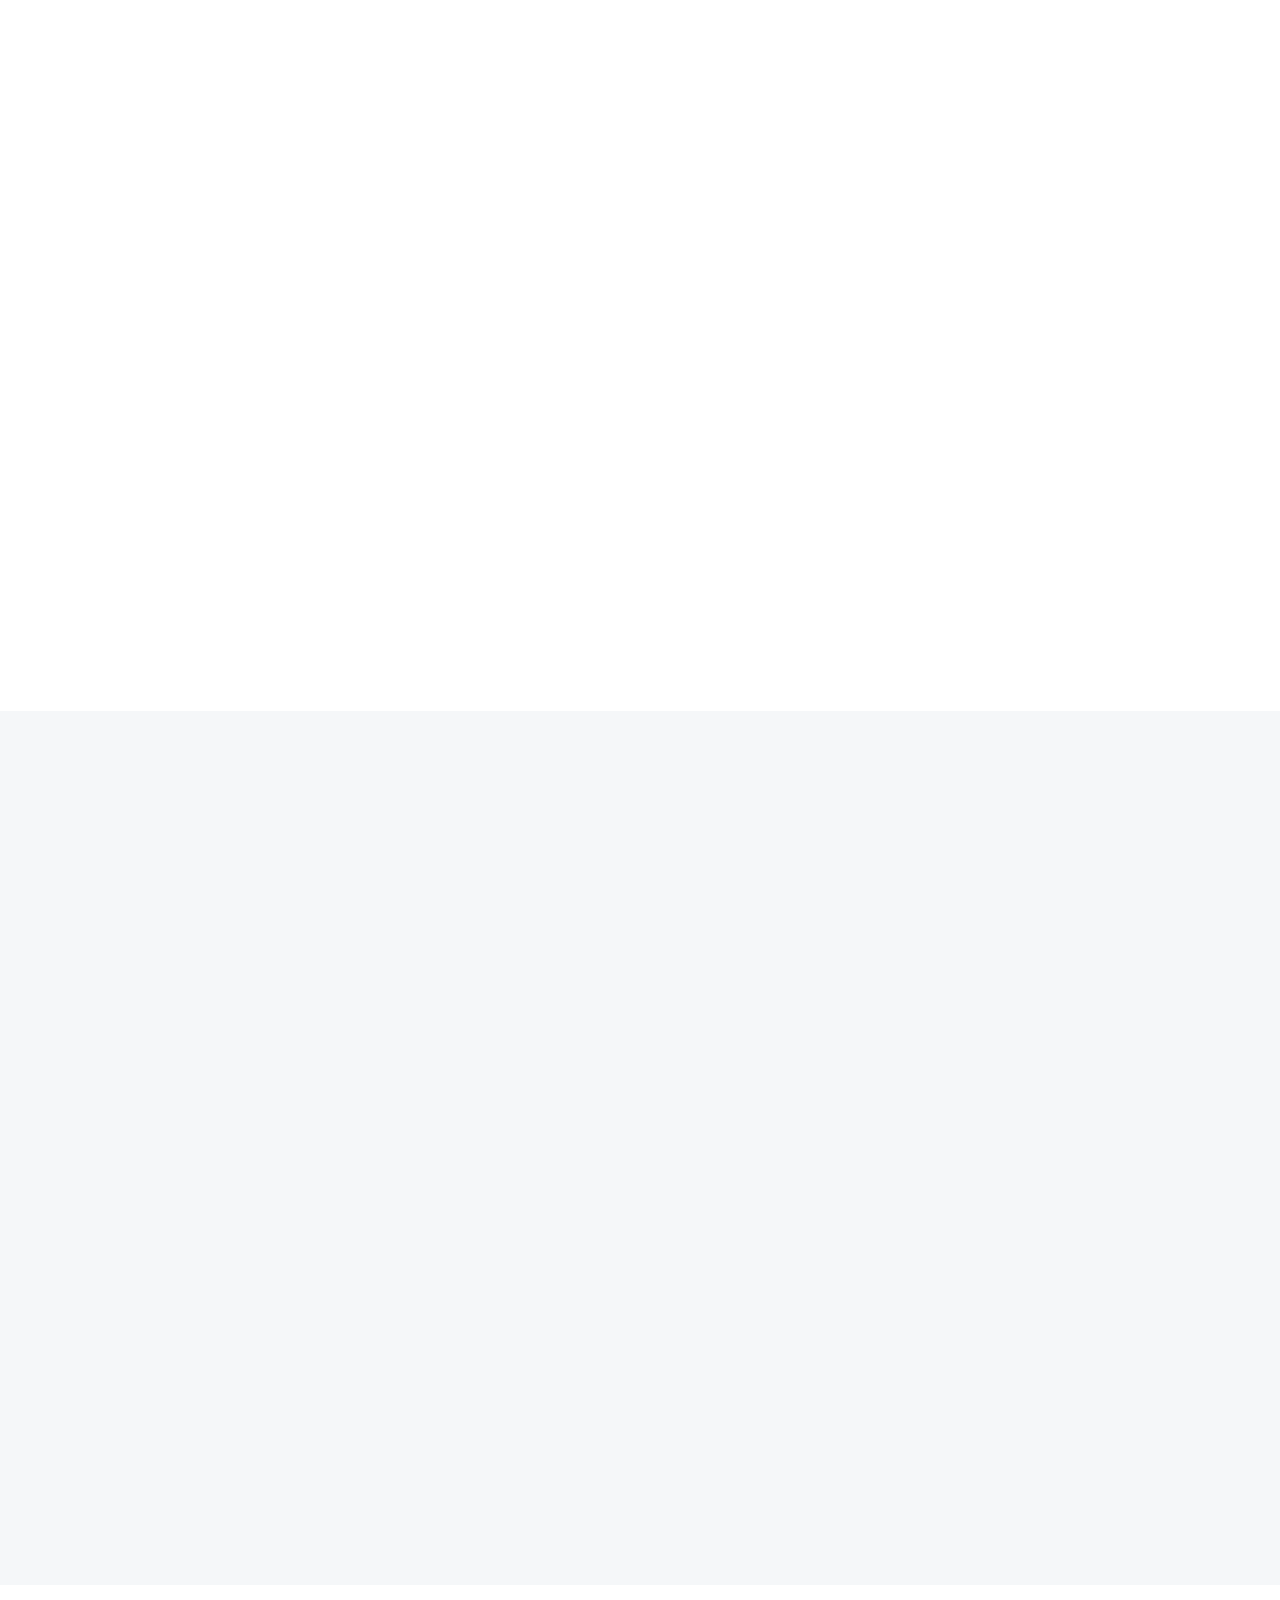
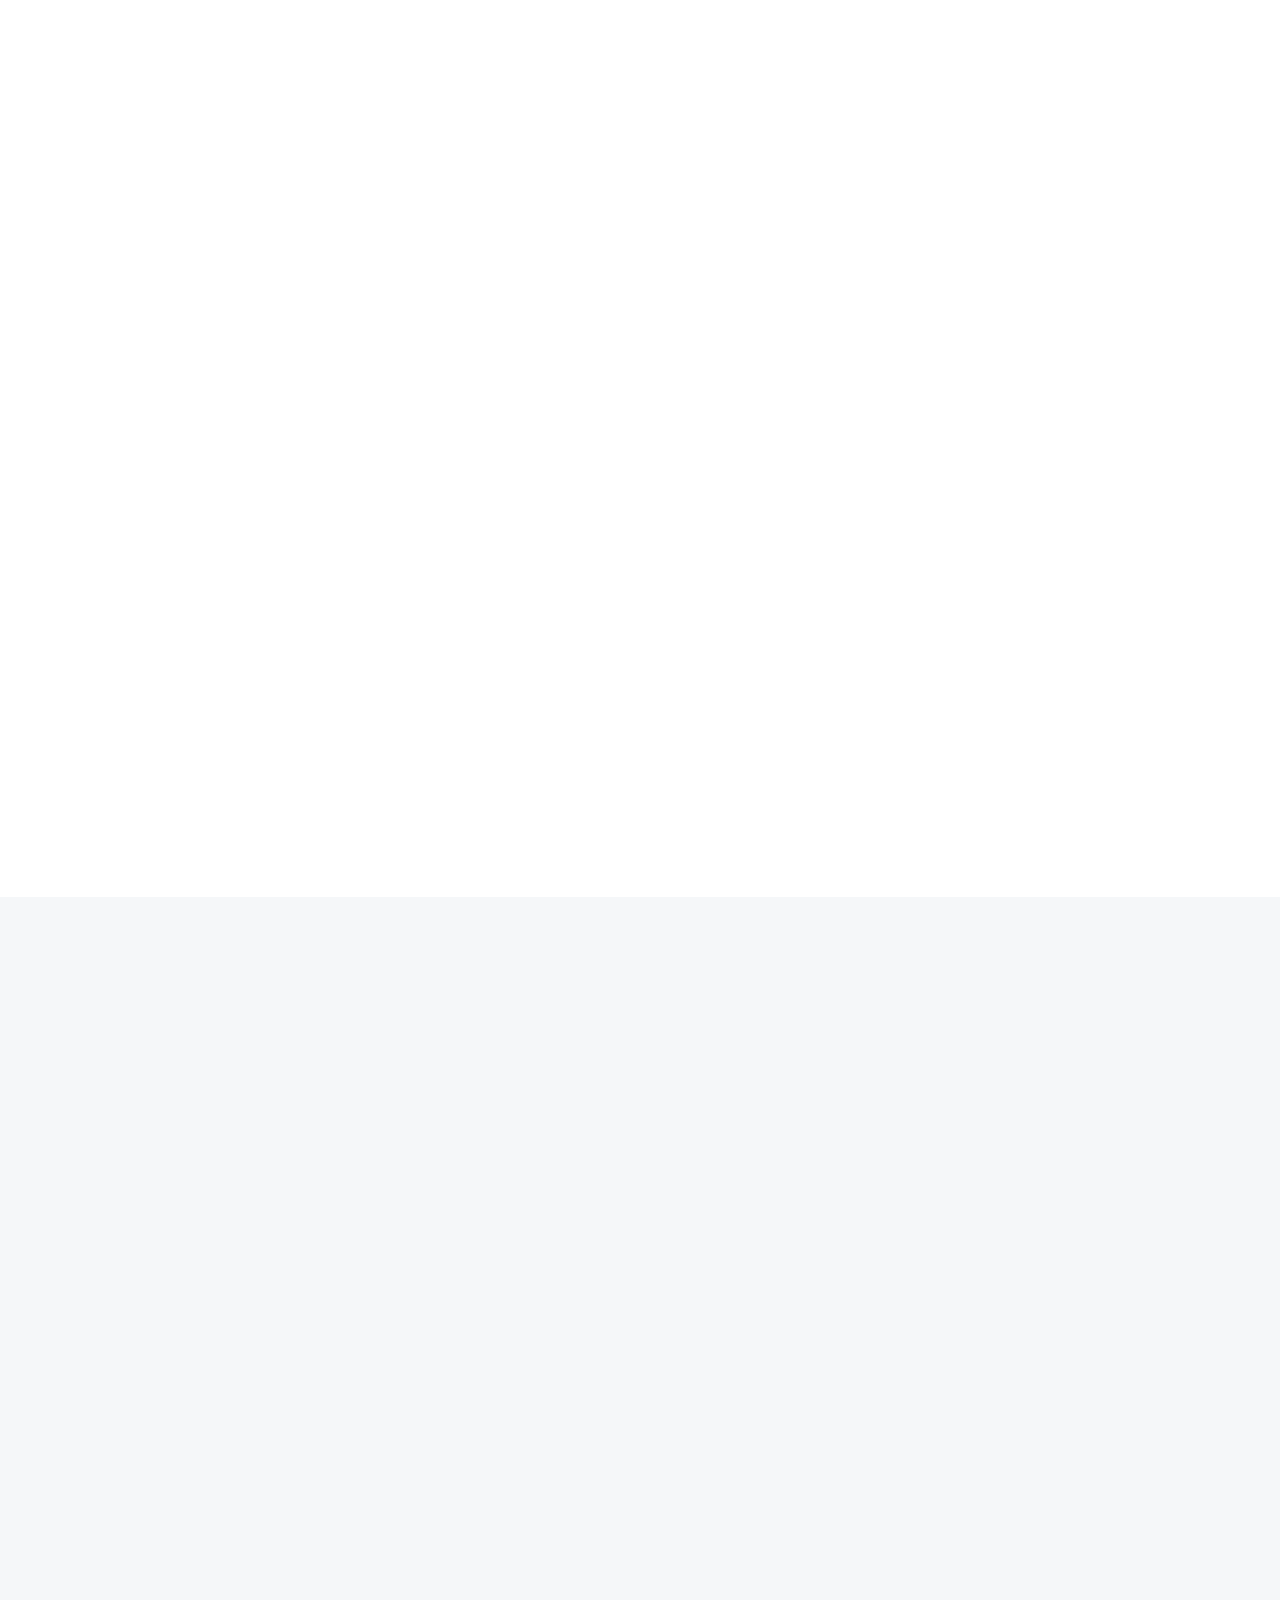
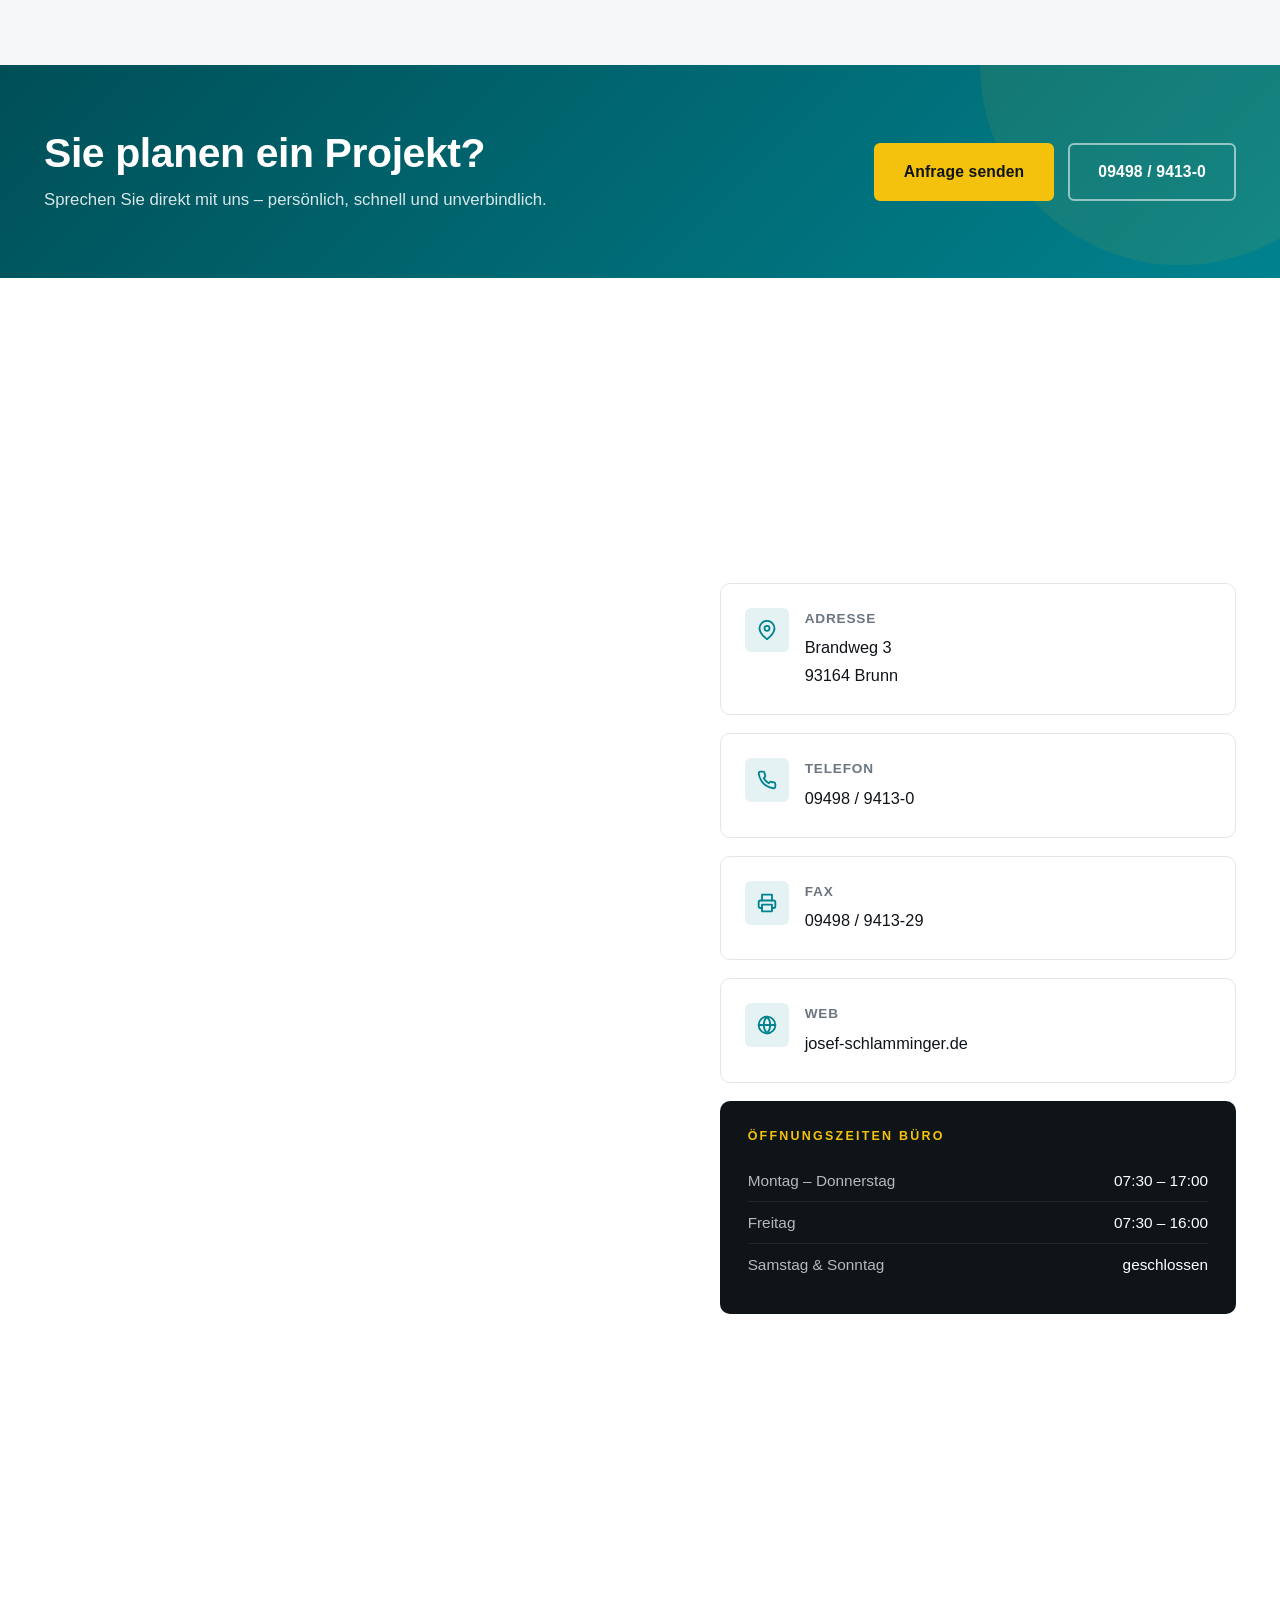
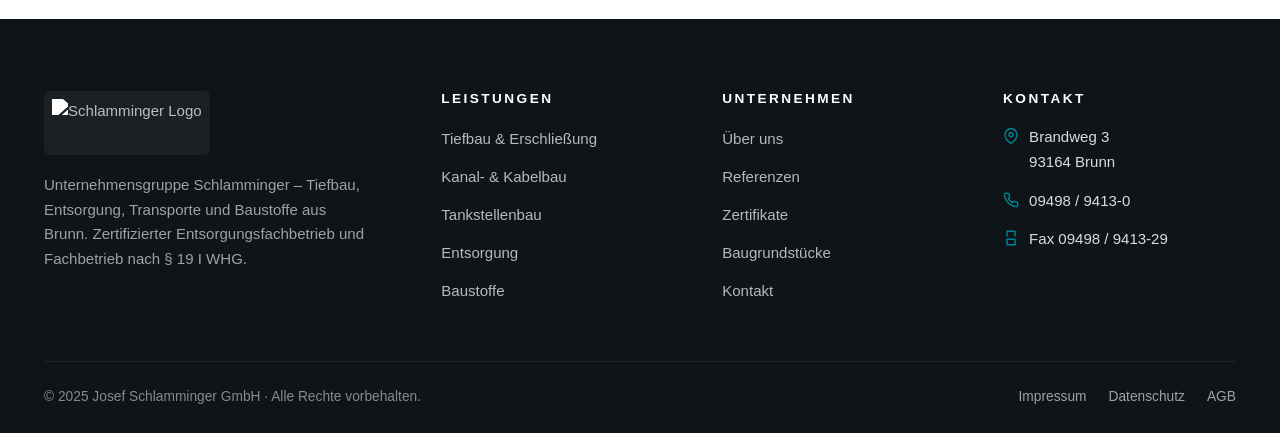
==== commit b8680245: "Update stylesheet link in index.html" ====
--- a/index.html
+++ b/index.html
@@ -8,7 +8,7 @@
   <link rel="preconnect" href="https://fonts.googleapis.com" />
   <link rel="preconnect" href="https://fonts.gstatic.com" crossorigin />
   <link rel="stylesheet" href="https://fonts.googleapis.com/css2?family=Inter:wght@400;500;600;700;800&display=swap" />
-  <link rel="stylesheet" href="assets/css/style.css" />
+  <link rel="stylesheet" href="style.css" />
 </head>
 <body>
   <!-- Top utility bar -->
--- a/style.css
+++ b/style.css
@@ -0,0 +1,1286 @@
+/* =========================================================
+   Schlamminger Unternehmensgruppe – Stylesheet
+   Farben am Logo orientiert: Petrol/Türkis, Gelb, Anthrazit
+   ========================================================= */
+
+:root {
+  --color-primary: #00838f;
+  --color-primary-dark: #006670;
+  --color-primary-darker: #004f57;
+  --color-accent: #f4c20d;
+  --color-accent-dark: #d9a900;
+  --color-text: #1a2329;
+  --color-text-soft: #4a5560;
+  --color-muted: #6b7680;
+  --color-bg: #ffffff;
+  --color-bg-soft: #f5f7f9;
+  --color-bg-section: #eef2f4;
+  --color-border: #e1e6eb;
+  --color-dark: #0f1419;
+  --color-dark-soft: #1c2329;
+
+  --shadow-sm: 0 2px 6px rgba(15, 20, 25, 0.06);
+  --shadow-md: 0 8px 24px rgba(15, 20, 25, 0.08);
+  --shadow-lg: 0 20px 48px rgba(15, 20, 25, 0.14);
+
+  --radius-sm: 6px;
+  --radius-md: 10px;
+  --radius-lg: 16px;
+
+  --container: 1240px;
+  --header-height: 84px;
+
+  --font-sans: "Inter", "Segoe UI", -apple-system, BlinkMacSystemFont, "Helvetica Neue", Arial, sans-serif;
+  --font-display: "Inter", "Segoe UI", -apple-system, BlinkMacSystemFont, "Helvetica Neue", Arial, sans-serif;
+
+  --transition: 0.25s ease;
+}
+
+/* Reset --------------------------------------------------- */
+*, *::before, *::after { box-sizing: border-box; }
+* { margin: 0; padding: 0; }
+
+html { scroll-behavior: smooth; -webkit-text-size-adjust: 100%; }
+body {
+  font-family: var(--font-sans);
+  font-size: 17px;
+  line-height: 1.65;
+  color: var(--color-text);
+  background-color: var(--color-bg);
+  -webkit-font-smoothing: antialiased;
+  -moz-osx-font-smoothing: grayscale;
+}
+
+img, svg { max-width: 100%; display: block; }
+a { color: var(--color-primary); text-decoration: none; transition: color var(--transition); }
+a:hover { color: var(--color-primary-dark); }
+
+ul { list-style: none; }
+
+/* Typography --------------------------------------------- */
+h1, h2, h3, h4, h5 {
+  font-family: var(--font-display);
+  color: var(--color-dark);
+  font-weight: 700;
+  line-height: 1.2;
+  letter-spacing: -0.01em;
+}
+
+h1 { font-size: clamp(2.2rem, 4.6vw, 3.6rem); font-weight: 800; }
+h2 { font-size: clamp(1.8rem, 3.2vw, 2.6rem); font-weight: 700; }
+h3 { font-size: clamp(1.3rem, 2vw, 1.6rem); }
+h4 { font-size: 1.15rem; }
+
+p { color: var(--color-text-soft); }
+
+.eyebrow {
+  display: inline-flex;
+  align-items: center;
+  gap: 10px;
+  font-size: 0.78rem;
+  font-weight: 700;
+  letter-spacing: 0.18em;
+  text-transform: uppercase;
+  color: var(--color-primary);
+  margin-bottom: 14px;
+}
+.eyebrow::before {
+  content: "";
+  width: 28px;
+  height: 2px;
+  background: var(--color-accent);
+}
+
+.section-title {
+  margin-bottom: 14px;
+}
+.section-lead {
+  max-width: 720px;
+  color: var(--color-text-soft);
+  font-size: 1.05rem;
+  margin-bottom: 48px;
+}
+
+/* Layout --------------------------------------------- */
+.container {
+  width: 100%;
+  max-width: var(--container);
+  margin: 0 auto;
+  padding: 0 24px;
+}
+
+section { padding: 96px 0; }
+.section--soft { background-color: var(--color-bg-soft); }
+.section--dark { background-color: var(--color-dark); color: #d8dde2; }
+.section--dark h2, .section--dark h3 { color: #ffffff; }
+
+/* Buttons --------------------------------------------- */
+.btn {
+  display: inline-flex;
+  align-items: center;
+  justify-content: center;
+  gap: 10px;
+  padding: 14px 28px;
+  border-radius: var(--radius-sm);
+  font-weight: 600;
+  font-size: 0.98rem;
+  letter-spacing: 0.01em;
+  border: 2px solid transparent;
+  cursor: pointer;
+  transition: transform var(--transition), background-color var(--transition), color var(--transition), border-color var(--transition), box-shadow var(--transition);
+  text-decoration: none;
+  white-space: nowrap;
+}
+.btn:hover { transform: translateY(-1px); }
+
+.btn-primary {
+  background: var(--color-primary);
+  color: #ffffff;
+  border-color: var(--color-primary);
+}
+.btn-primary:hover {
+  background: var(--color-primary-dark);
+  border-color: var(--color-primary-dark);
+  color: #ffffff;
+  box-shadow: 0 8px 20px rgba(0, 131, 143, 0.35);
+}
+
+.btn-outline {
+  background: transparent;
+  color: #ffffff;
+  border-color: rgba(255, 255, 255, 0.55);
+}
+.btn-outline:hover {
+  background: #ffffff;
+  color: var(--color-primary-dark);
+  border-color: #ffffff;
+}
+
+.btn-ghost {
+  background: transparent;
+  color: var(--color-primary);
+  border-color: var(--color-primary);
+}
+.btn-ghost:hover {
+  background: var(--color-primary);
+  color: #ffffff;
+}
+
+.btn-arrow::after {
+  content: "→";
+  transition: transform var(--transition);
+}
+.btn-arrow:hover::after { transform: translateX(4px); }
+
+/* Topbar (Info-Leiste über dem Header) ------------------ */
+.topbar {
+  background: var(--color-dark);
+  color: rgba(255, 255, 255, 0.78);
+  font-size: 0.84rem;
+  border-bottom: 1px solid rgba(255, 255, 255, 0.06);
+}
+.topbar-inner {
+  display: flex;
+  align-items: center;
+  justify-content: space-between;
+  min-height: 40px;
+  gap: 16px;
+  flex-wrap: wrap;
+}
+.topbar-group {
+  display: flex;
+  align-items: center;
+  gap: 22px;
+  flex-wrap: wrap;
+}
+.topbar-item {
+  display: inline-flex;
+  align-items: center;
+  gap: 8px;
+  color: rgba(255, 255, 255, 0.78);
+  text-decoration: none;
+  font-size: 0.84rem;
+}
+.topbar-item svg { color: var(--color-accent); flex-shrink: 0; }
+.topbar-item:hover { color: #ffffff; }
+.topbar-phone {
+  font-weight: 600;
+  color: #ffffff;
+}
+.topbar-phone:hover { color: var(--color-accent); }
+
+/* Header ----------------------------------------------- */
+.site-header {
+  position: sticky;
+  top: 0;
+  z-index: 100;
+  background: rgba(255, 255, 255, 0.96);
+  backdrop-filter: saturate(180%) blur(10px);
+  -webkit-backdrop-filter: saturate(180%) blur(10px);
+  border-bottom: 1px solid transparent;
+  transition: box-shadow var(--transition), border-color var(--transition);
+}
+.site-header.is-scrolled {
+  box-shadow: var(--shadow-sm);
+  border-bottom-color: var(--color-border);
+}
+
+.header-inner {
+  display: flex;
+  align-items: center;
+  justify-content: space-between;
+  min-height: 76px;
+  gap: 16px;
+}
+
+.brand {
+  display: flex;
+  align-items: center;
+  gap: 12px;
+  text-decoration: none;
+  flex-shrink: 0;
+  min-width: 0;
+}
+.brand img {
+  height: 48px;
+  width: auto;
+  flex-shrink: 0;
+}
+.brand-text {
+  display: flex;
+  flex-direction: column;
+  line-height: 1.1;
+  min-width: 0;
+}
+.brand-text strong {
+  font-size: 1rem;
+  color: var(--color-dark);
+  font-weight: 800;
+  letter-spacing: 0.02em;
+  white-space: nowrap;
+}
+.brand-text span {
+  font-size: 0.72rem;
+  color: var(--color-muted);
+  letter-spacing: 0.06em;
+  text-transform: uppercase;
+  white-space: nowrap;
+}
+
+.nav-main {
+  display: flex;
+  align-items: center;
+  gap: 2px;
+}
+.nav-main a {
+  display: inline-block;
+  padding: 8px 12px;
+  font-size: 0.92rem;
+  font-weight: 500;
+  color: var(--color-text);
+  border-radius: var(--radius-sm);
+  transition: color var(--transition), background-color var(--transition);
+  white-space: nowrap;
+}
+.nav-main a:hover, .nav-main a.is-active {
+  color: var(--color-primary-dark);
+  background: rgba(0, 131, 143, 0.07);
+}
+
+.header-actions {
+  display: flex;
+  align-items: center;
+  gap: 12px;
+  flex-shrink: 0;
+}
+.header-actions .btn {
+  padding: 11px 22px;
+  font-size: 0.92rem;
+}
+
+.header-phone {
+  display: none;
+}
+
+.nav-toggle {
+  display: none;
+  width: 44px;
+  height: 44px;
+  background: transparent;
+  border: 1px solid var(--color-border);
+  border-radius: var(--radius-sm);
+  cursor: pointer;
+  position: relative;
+}
+.nav-toggle span {
+  position: absolute;
+  left: 11px;
+  right: 11px;
+  height: 2px;
+  background: var(--color-dark);
+  transition: transform var(--transition), opacity var(--transition), top var(--transition);
+}
+.nav-toggle span:nth-child(1) { top: 14px; }
+.nav-toggle span:nth-child(2) { top: 21px; }
+.nav-toggle span:nth-child(3) { top: 28px; }
+.nav-toggle.is-open span:nth-child(1) { top: 21px; transform: rotate(45deg); }
+.nav-toggle.is-open span:nth-child(2) { opacity: 0; }
+.nav-toggle.is-open span:nth-child(3) { top: 21px; transform: rotate(-45deg); }
+
+/* Hero ------------------------------------------------- */
+.hero {
+  position: relative;
+  min-height: 88vh;
+  display: flex;
+  align-items: center;
+  color: #ffffff;
+  background: #0f1419;
+  overflow: hidden;
+}
+.hero-bg {
+  position: absolute;
+  inset: 0;
+  background-size: cover;
+  background-position: center;
+  filter: brightness(0.85);
+  z-index: 0;
+}
+.hero-overlay {
+  position: absolute;
+  inset: 0;
+  background: linear-gradient(120deg, rgba(0, 80, 90, 0.85) 0%, rgba(15, 20, 25, 0.7) 50%, rgba(15, 20, 25, 0.55) 100%);
+  z-index: 1;
+}
+.hero .container {
+  position: relative;
+  z-index: 2;
+  padding-top: 60px;
+  padding-bottom: 60px;
+}
+.hero-content {
+  max-width: 780px;
+}
+.hero-eyebrow {
+  display: inline-flex;
+  align-items: center;
+  gap: 10px;
+  font-size: 0.82rem;
+  font-weight: 700;
+  letter-spacing: 0.2em;
+  text-transform: uppercase;
+  color: var(--color-accent);
+  margin-bottom: 24px;
+}
+.hero-eyebrow::before {
+  content: "";
+  width: 36px;
+  height: 2px;
+  background: var(--color-accent);
+}
+.hero h1 {
+  color: #ffffff;
+  margin-bottom: 24px;
+}
+.hero h1 .accent {
+  color: var(--color-accent);
+}
+.hero-text {
+  font-size: 1.15rem;
+  color: rgba(255, 255, 255, 0.86);
+  margin-bottom: 36px;
+  max-width: 600px;
+}
+.hero-actions {
+  display: flex;
+  gap: 16px;
+  flex-wrap: wrap;
+}
+.hero-meta {
+  position: absolute;
+  bottom: 30px;
+  right: 24px;
+  z-index: 2;
+  font-size: 0.82rem;
+  color: rgba(255, 255, 255, 0.5);
+  letter-spacing: 0.08em;
+  text-transform: uppercase;
+}
+
+/* Trust bar -------------------------------------------- */
+.trustbar {
+  background: var(--color-bg);
+  border-bottom: 1px solid var(--color-border);
+  padding: 28px 0;
+}
+.trust-grid {
+  display: grid;
+  grid-template-columns: repeat(4, 1fr);
+  gap: 24px;
+}
+.trust-item {
+  display: flex;
+  align-items: center;
+  gap: 14px;
+}
+.trust-icon {
+  flex-shrink: 0;
+  width: 44px;
+  height: 44px;
+  border-radius: 50%;
+  display: grid;
+  place-items: center;
+  background: rgba(0, 131, 143, 0.1);
+  color: var(--color-primary);
+}
+.trust-text strong {
+  display: block;
+  font-size: 0.96rem;
+  color: var(--color-dark);
+  font-weight: 600;
+}
+.trust-text span {
+  font-size: 0.85rem;
+  color: var(--color-muted);
+}
+
+/* Service Cards ---------------------------------------- */
+.services-grid {
+  display: grid;
+  grid-template-columns: repeat(3, 1fr);
+  gap: 24px;
+}
+.service-card {
+  background: #ffffff;
+  border: 1px solid var(--color-border);
+  border-radius: var(--radius-lg);
+  overflow: hidden;
+  transition: transform var(--transition), box-shadow var(--transition), border-color var(--transition);
+  display: flex;
+  flex-direction: column;
+}
+.service-card:hover {
+  transform: translateY(-4px);
+  box-shadow: var(--shadow-lg);
+  border-color: transparent;
+}
+.service-card-image {
+  height: 180px;
+  background-size: cover;
+  background-position: center;
+  position: relative;
+}
+.service-card-image::after {
+  content: "";
+  position: absolute;
+  inset: 0;
+  background: linear-gradient(180deg, transparent 50%, rgba(15, 20, 25, 0.45) 100%);
+}
+.service-card-body {
+  padding: 28px;
+  flex: 1;
+  display: flex;
+  flex-direction: column;
+}
+.service-card h3 {
+  font-size: 1.25rem;
+  margin-bottom: 12px;
+}
+.service-card p {
+  font-size: 0.96rem;
+  margin-bottom: 20px;
+  flex: 1;
+}
+.service-card .card-link {
+  display: inline-flex;
+  align-items: center;
+  gap: 8px;
+  font-weight: 600;
+  font-size: 0.94rem;
+  color: var(--color-primary);
+  margin-top: auto;
+}
+.service-card .card-link::after {
+  content: "→";
+  transition: transform var(--transition);
+}
+.service-card:hover .card-link::after { transform: translateX(4px); }
+
+/* Compact service list */
+.service-tile-grid {
+  display: grid;
+  grid-template-columns: repeat(3, 1fr);
+  gap: 16px;
+}
+.service-tile {
+  background: #ffffff;
+  border: 1px solid var(--color-border);
+  border-radius: var(--radius-md);
+  padding: 22px;
+  display: flex;
+  align-items: flex-start;
+  gap: 16px;
+  transition: transform var(--transition), box-shadow var(--transition), border-color var(--transition);
+}
+.service-tile:hover {
+  transform: translateY(-2px);
+  box-shadow: var(--shadow-md);
+  border-color: var(--color-primary);
+}
+.service-tile-icon {
+  flex-shrink: 0;
+  width: 44px;
+  height: 44px;
+  border-radius: var(--radius-sm);
+  background: rgba(0, 131, 143, 0.1);
+  color: var(--color-primary);
+  display: grid;
+  place-items: center;
+}
+.service-tile h4 {
+  margin-bottom: 4px;
+  color: var(--color-dark);
+}
+.service-tile p {
+  font-size: 0.9rem;
+  margin: 0;
+  line-height: 1.5;
+}
+
+/* Group / Companies ------------------------------------ */
+.group-grid {
+  display: grid;
+  grid-template-columns: repeat(3, 1fr);
+  gap: 20px;
+}
+.group-card {
+  background: #ffffff;
+  border: 1px solid var(--color-border);
+  border-left: 3px solid var(--color-primary);
+  padding: 32px 28px;
+  border-radius: var(--radius-md);
+  transition: transform var(--transition), box-shadow var(--transition);
+}
+.group-card:hover {
+  transform: translateY(-3px);
+  box-shadow: var(--shadow-md);
+}
+.group-card .number {
+  font-family: var(--font-display);
+  color: var(--color-accent);
+  font-weight: 800;
+  font-size: 0.85rem;
+  letter-spacing: 0.1em;
+  margin-bottom: 10px;
+}
+.group-card h3 {
+  margin-bottom: 12px;
+  font-size: 1.2rem;
+}
+.group-card p {
+  font-size: 0.95rem;
+  margin: 0;
+}
+
+/* About / Image-Text Split ----------------------------- */
+.split {
+  display: grid;
+  grid-template-columns: 1fr 1fr;
+  gap: 64px;
+  align-items: center;
+}
+.split-image {
+  position: relative;
+  border-radius: var(--radius-lg);
+  overflow: hidden;
+  box-shadow: var(--shadow-lg);
+}
+.split-image img {
+  width: 100%;
+  height: 100%;
+  min-height: 420px;
+  object-fit: cover;
+}
+.split-image .badge-floating {
+  position: absolute;
+  bottom: 20px;
+  left: 20px;
+  background: var(--color-primary);
+  color: #ffffff;
+  padding: 16px 22px;
+  border-radius: var(--radius-md);
+  font-weight: 700;
+  font-size: 0.88rem;
+  box-shadow: var(--shadow-md);
+  letter-spacing: 0.04em;
+  text-transform: uppercase;
+}
+.split-image .badge-floating strong {
+  display: block;
+  font-size: 1.6rem;
+  letter-spacing: 0;
+  text-transform: none;
+  font-weight: 800;
+  margin-bottom: 2px;
+}
+
+.split-content h2 { margin-bottom: 20px; }
+.split-content p { margin-bottom: 20px; font-size: 1.02rem; }
+
+.feature-list {
+  margin: 24px 0 32px;
+  display: grid;
+  gap: 14px;
+}
+.feature-list li {
+  display: flex;
+  align-items: flex-start;
+  gap: 12px;
+  font-size: 0.98rem;
+  color: var(--color-text);
+}
+.feature-list li::before {
+  content: "";
+  flex-shrink: 0;
+  width: 24px;
+  height: 24px;
+  border-radius: 50%;
+  background: rgba(0, 131, 143, 0.12);
+  background-image: url("data:image/svg+xml,%3Csvg xmlns='http://www.w3.org/2000/svg' viewBox='0 0 24 24' fill='none' stroke='%2300838f' stroke-width='3' stroke-linecap='round' stroke-linejoin='round'%3E%3Cpolyline points='20 6 9 17 4 12'/%3E%3C/svg%3E");
+  background-size: 14px;
+  background-position: center;
+  background-repeat: no-repeat;
+  margin-top: 2px;
+}
+
+/* Certificates ----------------------------------------- */
+.cert-grid {
+  display: grid;
+  grid-template-columns: repeat(3, 1fr);
+  gap: 24px;
+}
+.cert-card {
+  background: #ffffff;
+  border-radius: var(--radius-lg);
+  border: 1px solid var(--color-border);
+  padding: 36px 28px;
+  text-align: center;
+  transition: transform var(--transition), box-shadow var(--transition);
+}
+.cert-card:hover {
+  transform: translateY(-3px);
+  box-shadow: var(--shadow-md);
+}
+.cert-seal {
+  margin: 0 auto 20px;
+  width: 96px;
+  height: 96px;
+  border-radius: 50%;
+  background: linear-gradient(135deg, var(--color-primary) 0%, var(--color-primary-dark) 100%);
+  color: #ffffff;
+  display: grid;
+  place-items: center;
+  font-weight: 800;
+  font-size: 0.78rem;
+  letter-spacing: 0.05em;
+  text-align: center;
+  line-height: 1.2;
+  position: relative;
+  box-shadow: 0 8px 20px rgba(0, 131, 143, 0.25);
+}
+.cert-seal::before {
+  content: "";
+  position: absolute;
+  inset: -6px;
+  border-radius: 50%;
+  border: 2px dashed rgba(0, 131, 143, 0.3);
+}
+.cert-seal-accent {
+  background: linear-gradient(135deg, var(--color-accent) 0%, var(--color-accent-dark) 100%);
+  color: var(--color-dark);
+  box-shadow: 0 8px 20px rgba(244, 194, 13, 0.3);
+}
+.cert-seal-accent::before { border-color: rgba(244, 194, 13, 0.4); }
+
+.cert-card h3 {
+  font-size: 1.1rem;
+  margin-bottom: 10px;
+}
+.cert-card p {
+  font-size: 0.92rem;
+  margin: 0;
+}
+
+/* Reference list ---------------------------------------- */
+.ref-tabs {
+  display: flex;
+  gap: 8px;
+  margin-bottom: 32px;
+  flex-wrap: wrap;
+}
+.ref-tabs button {
+  padding: 10px 18px;
+  border-radius: 100px;
+  border: 1px solid var(--color-border);
+  background: #ffffff;
+  color: var(--color-text);
+  font-weight: 500;
+  font-size: 0.92rem;
+  cursor: pointer;
+  transition: all var(--transition);
+}
+.ref-tabs button.is-active,
+.ref-tabs button:hover {
+  background: var(--color-primary);
+  color: #ffffff;
+  border-color: var(--color-primary);
+}
+
+.ref-grid {
+  display: grid;
+  grid-template-columns: repeat(2, 1fr);
+  gap: 20px;
+}
+.ref-block {
+  background: #ffffff;
+  border: 1px solid var(--color-border);
+  border-radius: var(--radius-md);
+  padding: 28px;
+  transition: border-color var(--transition), box-shadow var(--transition);
+}
+.ref-block:hover {
+  border-color: var(--color-primary);
+  box-shadow: var(--shadow-sm);
+}
+.ref-block h4 {
+  display: flex;
+  align-items: center;
+  gap: 10px;
+  font-size: 1.05rem;
+  margin-bottom: 16px;
+  padding-bottom: 12px;
+  border-bottom: 1px solid var(--color-border);
+}
+.ref-block h4::before {
+  content: "";
+  width: 8px;
+  height: 8px;
+  background: var(--color-accent);
+  border-radius: 50%;
+}
+.ref-block ul {
+  display: flex;
+  flex-wrap: wrap;
+  gap: 8px;
+}
+.ref-block li {
+  background: var(--color-bg-soft);
+  padding: 6px 12px;
+  border-radius: var(--radius-sm);
+  font-size: 0.88rem;
+  color: var(--color-text);
+}
+
+/* CTA banner ------------------------------------------- */
+.cta-banner {
+  background: linear-gradient(135deg, var(--color-primary-darker) 0%, var(--color-primary) 100%);
+  color: #ffffff;
+  padding: 64px 0;
+  position: relative;
+  overflow: hidden;
+}
+.cta-banner::before {
+  content: "";
+  position: absolute;
+  width: 400px;
+  height: 400px;
+  background: var(--color-accent);
+  opacity: 0.08;
+  border-radius: 50%;
+  top: -200px;
+  right: -100px;
+}
+.cta-banner .container {
+  position: relative;
+  z-index: 1;
+  display: flex;
+  align-items: center;
+  justify-content: space-between;
+  gap: 32px;
+  flex-wrap: wrap;
+}
+.cta-banner h2 {
+  color: #ffffff;
+  margin-bottom: 8px;
+}
+.cta-banner p {
+  color: rgba(255, 255, 255, 0.85);
+  font-size: 1.05rem;
+  margin: 0;
+}
+.cta-banner .btn-primary {
+  background: var(--color-accent);
+  border-color: var(--color-accent);
+  color: var(--color-dark);
+}
+.cta-banner .btn-primary:hover {
+  background: var(--color-accent-dark);
+  border-color: var(--color-accent-dark);
+  box-shadow: 0 8px 20px rgba(244, 194, 13, 0.4);
+}
+
+/* Contact section -------------------------------------- */
+.contact-grid {
+  display: grid;
+  grid-template-columns: 1.2fr 1fr;
+  gap: 56px;
+  align-items: start;
+}
+.contact-form {
+  background: #ffffff;
+  border-radius: var(--radius-lg);
+  border: 1px solid var(--color-border);
+  padding: 40px;
+  box-shadow: var(--shadow-md);
+}
+.contact-form h3 { margin-bottom: 8px; }
+.contact-form .form-lead {
+  font-size: 0.96rem;
+  margin-bottom: 28px;
+}
+.form-row {
+  display: grid;
+  grid-template-columns: 1fr 1fr;
+  gap: 16px;
+}
+.form-group {
+  margin-bottom: 18px;
+}
+.form-group label {
+  display: block;
+  font-size: 0.88rem;
+  font-weight: 600;
+  color: var(--color-dark);
+  margin-bottom: 6px;
+}
+.form-group label .required { color: var(--color-primary); }
+
+.form-group input,
+.form-group select,
+.form-group textarea {
+  width: 100%;
+  padding: 12px 14px;
+  font-family: inherit;
+  font-size: 0.96rem;
+  color: var(--color-text);
+  background: var(--color-bg-soft);
+  border: 1px solid var(--color-border);
+  border-radius: var(--radius-sm);
+  transition: border-color var(--transition), background var(--transition), box-shadow var(--transition);
+}
+.form-group input:focus,
+.form-group select:focus,
+.form-group textarea:focus {
+  outline: none;
+  border-color: var(--color-primary);
+  background: #ffffff;
+  box-shadow: 0 0 0 3px rgba(0, 131, 143, 0.12);
+}
+.form-group textarea { resize: vertical; min-height: 130px; }
+
+.form-group input[type="file"] {
+  padding: 10px;
+  background: #ffffff;
+  cursor: pointer;
+}
+
+.form-checkbox {
+  display: flex;
+  align-items: flex-start;
+  gap: 10px;
+  font-size: 0.88rem;
+  color: var(--color-text-soft);
+  margin-bottom: 24px;
+}
+.form-checkbox input { margin-top: 4px; }
+
+.contact-info {
+  display: flex;
+  flex-direction: column;
+  gap: 18px;
+}
+.contact-card {
+  background: #ffffff;
+  border: 1px solid var(--color-border);
+  padding: 24px;
+  border-radius: var(--radius-md);
+  display: flex;
+  align-items: flex-start;
+  gap: 16px;
+}
+.contact-card-icon {
+  flex-shrink: 0;
+  width: 44px;
+  height: 44px;
+  border-radius: var(--radius-sm);
+  background: rgba(0, 131, 143, 0.1);
+  color: var(--color-primary);
+  display: grid;
+  place-items: center;
+}
+.contact-card strong {
+  display: block;
+  font-size: 0.85rem;
+  color: var(--color-muted);
+  font-weight: 600;
+  margin-bottom: 4px;
+  letter-spacing: 0.06em;
+  text-transform: uppercase;
+}
+.contact-card span,
+.contact-card a {
+  font-size: 1.02rem;
+  color: var(--color-dark);
+  font-weight: 500;
+}
+.contact-card a:hover { color: var(--color-primary); }
+
+.opening-hours {
+  background: var(--color-dark);
+  color: #ffffff;
+  padding: 28px;
+  border-radius: var(--radius-md);
+}
+.opening-hours h4 {
+  color: var(--color-accent);
+  font-size: 0.78rem;
+  letter-spacing: 0.18em;
+  text-transform: uppercase;
+  margin-bottom: 16px;
+  font-weight: 700;
+}
+.opening-hours-row {
+  display: flex;
+  justify-content: space-between;
+  padding: 8px 0;
+  border-bottom: 1px solid rgba(255, 255, 255, 0.08);
+  font-size: 0.96rem;
+}
+.opening-hours-row:last-child { border-bottom: none; }
+.opening-hours-row span:first-child { color: rgba(255, 255, 255, 0.7); }
+
+/* Footer ----------------------------------------------- */
+.site-footer {
+  background: var(--color-dark);
+  color: rgba(255, 255, 255, 0.7);
+  padding-top: 72px;
+}
+.footer-grid {
+  display: grid;
+  grid-template-columns: 1.5fr 1fr 1fr 1fr;
+  gap: 48px;
+  padding-bottom: 56px;
+}
+.site-footer h4 {
+  color: #ffffff;
+  font-size: 0.85rem;
+  letter-spacing: 0.18em;
+  text-transform: uppercase;
+  margin-bottom: 18px;
+  font-weight: 700;
+}
+.site-footer .brand img {
+  height: 64px;
+  filter: brightness(0) invert(1);
+  background: rgba(255, 255, 255, 0.05);
+  padding: 8px;
+  border-radius: var(--radius-sm);
+}
+.footer-about p {
+  color: rgba(255, 255, 255, 0.6);
+  font-size: 0.94rem;
+  margin-top: 18px;
+  max-width: 320px;
+}
+.site-footer ul { display: flex; flex-direction: column; gap: 10px; }
+.site-footer a {
+  color: rgba(255, 255, 255, 0.7);
+  font-size: 0.94rem;
+}
+.site-footer a:hover { color: var(--color-accent); }
+
+.footer-contact-item {
+  display: flex;
+  align-items: flex-start;
+  gap: 10px;
+  margin-bottom: 14px;
+  font-size: 0.94rem;
+}
+.footer-contact-item svg {
+  flex-shrink: 0;
+  color: var(--color-primary);
+  margin-top: 3px;
+}
+.footer-contact-item span,
+.footer-contact-item a {
+  color: rgba(255, 255, 255, 0.85);
+}
+
+.footer-bottom {
+  padding: 24px 0;
+  border-top: 1px solid rgba(255, 255, 255, 0.08);
+  display: flex;
+  justify-content: space-between;
+  align-items: center;
+  flex-wrap: wrap;
+  gap: 12px;
+  font-size: 0.86rem;
+}
+.footer-bottom p { color: rgba(255, 255, 255, 0.5); margin: 0; }
+.footer-bottom-links { display: flex; gap: 22px; }
+.footer-bottom-links a { color: rgba(255, 255, 255, 0.6); font-size: 0.86rem; }
+.footer-bottom-links a:hover { color: var(--color-accent); }
+
+/* Page hero (smaller hero for sub pages) --------------- */
+.page-hero {
+  background: linear-gradient(135deg, var(--color-dark) 0%, var(--color-primary-darker) 100%);
+  color: #ffffff;
+  padding: 100px 0 80px;
+  position: relative;
+  overflow: hidden;
+}
+.page-hero::before {
+  content: "";
+  position: absolute;
+  width: 500px;
+  height: 500px;
+  border-radius: 50%;
+  background: var(--color-primary);
+  opacity: 0.2;
+  filter: blur(80px);
+  top: -200px;
+  right: -100px;
+}
+.page-hero .container { position: relative; z-index: 1; }
+.page-hero h1 {
+  color: #ffffff;
+  margin-bottom: 12px;
+  max-width: 800px;
+}
+.page-hero p {
+  color: rgba(255, 255, 255, 0.8);
+  font-size: 1.1rem;
+  max-width: 700px;
+}
+.breadcrumb {
+  font-size: 0.86rem;
+  color: rgba(255, 255, 255, 0.6);
+  margin-bottom: 22px;
+  letter-spacing: 0.04em;
+}
+.breadcrumb a { color: rgba(255, 255, 255, 0.7); }
+.breadcrumb a:hover { color: var(--color-accent); }
+.breadcrumb span { margin: 0 8px; }
+
+/* Legal / Long content --------------------------------- */
+.content-prose {
+  max-width: 820px;
+  margin: 0 auto;
+}
+.content-prose h2 { margin-top: 40px; margin-bottom: 16px; font-size: 1.6rem; }
+.content-prose h3 { margin-top: 28px; margin-bottom: 10px; font-size: 1.2rem; }
+.content-prose p { margin-bottom: 16px; line-height: 1.8; }
+.content-prose ul, .content-prose ol {
+  margin: 0 0 18px 24px;
+  list-style-type: disc;
+}
+.content-prose li { margin-bottom: 8px; color: var(--color-text-soft); }
+.content-prose strong { color: var(--color-dark); }
+.content-prose a { font-weight: 500; }
+
+.info-box {
+  background: var(--color-bg-soft);
+  border-left: 3px solid var(--color-primary);
+  padding: 24px 28px;
+  border-radius: var(--radius-sm);
+  margin: 24px 0;
+}
+.info-box p:last-child { margin-bottom: 0; }
+
+/* Materials list --------------------------------------- */
+.materials-grid {
+  display: grid;
+  grid-template-columns: repeat(2, 1fr);
+  gap: 16px;
+}
+.material-item {
+  background: #ffffff;
+  border: 1px solid var(--color-border);
+  padding: 18px 22px;
+  border-radius: var(--radius-md);
+  display: flex;
+  align-items: center;
+  gap: 14px;
+  transition: border-color var(--transition), background var(--transition);
+}
+.material-item:hover {
+  border-color: var(--color-primary);
+  background: var(--color-bg-soft);
+}
+.material-item .dot {
+  width: 8px;
+  height: 8px;
+  border-radius: 50%;
+  background: var(--color-primary);
+  flex-shrink: 0;
+}
+
+/* Stats ------------------------------------------------- */
+.stats {
+  display: grid;
+  grid-template-columns: repeat(3, 1fr);
+  gap: 24px;
+  margin-top: 56px;
+  padding-top: 48px;
+  border-top: 1px solid var(--color-border);
+}
+.stat {
+  text-align: center;
+}
+.stat-number {
+  font-size: 2.8rem;
+  font-weight: 800;
+  color: var(--color-primary);
+  line-height: 1;
+  margin-bottom: 8px;
+  font-family: var(--font-display);
+}
+.stat-label {
+  font-size: 0.92rem;
+  color: var(--color-muted);
+  letter-spacing: 0.04em;
+  text-transform: uppercase;
+  font-weight: 600;
+}
+
+/* Animations ------------------------------------------- */
+.reveal {
+  opacity: 0;
+  transform: translateY(20px);
+  transition: opacity 0.7s ease, transform 0.7s ease;
+}
+.reveal.is-visible {
+  opacity: 1;
+  transform: translateY(0);
+}
+
+/* Responsive ------------------------------------------- */
+
+/* Größere Tablets / kleinere Desktops:
+   Brand-Untertitel ausblenden, Nav etwas enger */
+@media (max-width: 1199px) {
+  .brand-text span { display: none; }
+  .nav-main a { padding: 8px 10px; font-size: 0.88rem; }
+}
+
+/* Klassische Tablets: Mobile-Nav übernimmt komplett,
+   Burger-Button erscheint, große Buttons werden ggf. ausgeblendet */
+@media (max-width: 1099px) {
+  .services-grid { grid-template-columns: repeat(2, 1fr); }
+  .service-tile-grid { grid-template-columns: repeat(2, 1fr); }
+  .group-grid { grid-template-columns: repeat(2, 1fr); }
+  .cert-grid { grid-template-columns: repeat(2, 1fr); }
+  .ref-grid { grid-template-columns: 1fr; }
+  .footer-grid { grid-template-columns: 1.5fr 1fr 1fr; }
+  .footer-grid > div:first-child { grid-column: span 3; }
+  .trust-grid { grid-template-columns: repeat(2, 1fr); }
+  .split { grid-template-columns: 1fr; gap: 40px; }
+  .split-image img { min-height: 320px; }
+  .contact-grid { grid-template-columns: 1fr; gap: 40px; }
+
+  .nav-toggle { display: block; }
+  .header-inner { min-height: 70px; }
+  .nav-main {
+    position: fixed;
+    top: 70px;
+    left: 0;
+    right: 0;
+    background: #ffffff;
+    flex-direction: column;
+    align-items: stretch;
+    padding: 14px;
+    gap: 0;
+    box-shadow: var(--shadow-lg);
+    transform: translateY(-110%);
+    opacity: 0;
+    pointer-events: none;
+    transition: transform 0.3s ease, opacity 0.3s ease;
+    max-height: calc(100vh - 70px);
+    overflow-y: auto;
+    z-index: 90;
+  }
+  .nav-main.is-open {
+    transform: translateY(0);
+    opacity: 1;
+    pointer-events: auto;
+  }
+  .nav-main a {
+    padding: 14px 16px;
+    border-radius: var(--radius-sm);
+    font-size: 1rem;
+    border-bottom: 1px solid var(--color-border);
+  }
+  .nav-main a:last-child { border-bottom: none; }
+}
+
+/* Smartphones / Topbar reduzieren */
+@media (max-width: 760px) {
+  section { padding: 64px 0; }
+
+  .topbar { font-size: 0.78rem; }
+  .topbar-inner { gap: 8px; min-height: 36px; padding: 6px 0; }
+  .topbar-group { gap: 14px; }
+  .topbar-hours { display: none; }
+  .topbar-address { display: none; }
+  .topbar-inner { justify-content: center; }
+
+  .header-actions .btn { display: none; }
+  .brand-text { display: none; }
+  .brand img { height: 44px; }
+
+  .hero { min-height: 78vh; }
+  .hero-actions .btn { width: 100%; }
+
+  .services-grid,
+  .service-tile-grid,
+  .group-grid,
+  .cert-grid,
+  .materials-grid,
+  .ref-grid,
+  .stats { grid-template-columns: 1fr; }
+
+  .form-row { grid-template-columns: 1fr; }
+
+  .footer-grid {
+    grid-template-columns: 1fr;
+    gap: 32px;
+  }
+  .footer-grid > div:first-child { grid-column: auto; }
+
+  .contact-form { padding: 28px 22px; }
+
+  .footer-bottom {
+    flex-direction: column;
+    align-items: flex-start;
+  }
+
+  .cta-banner {
+    text-align: center;
+  }
+  .cta-banner .container { justify-content: center; }
+}
+
+/* Print ------------------------------------------------ */
+@media print {
+  .site-header, .site-footer, .nav-main, .hero-actions, .cta-banner { display: none; }
+  body { color: #000; background: #fff; }
+}
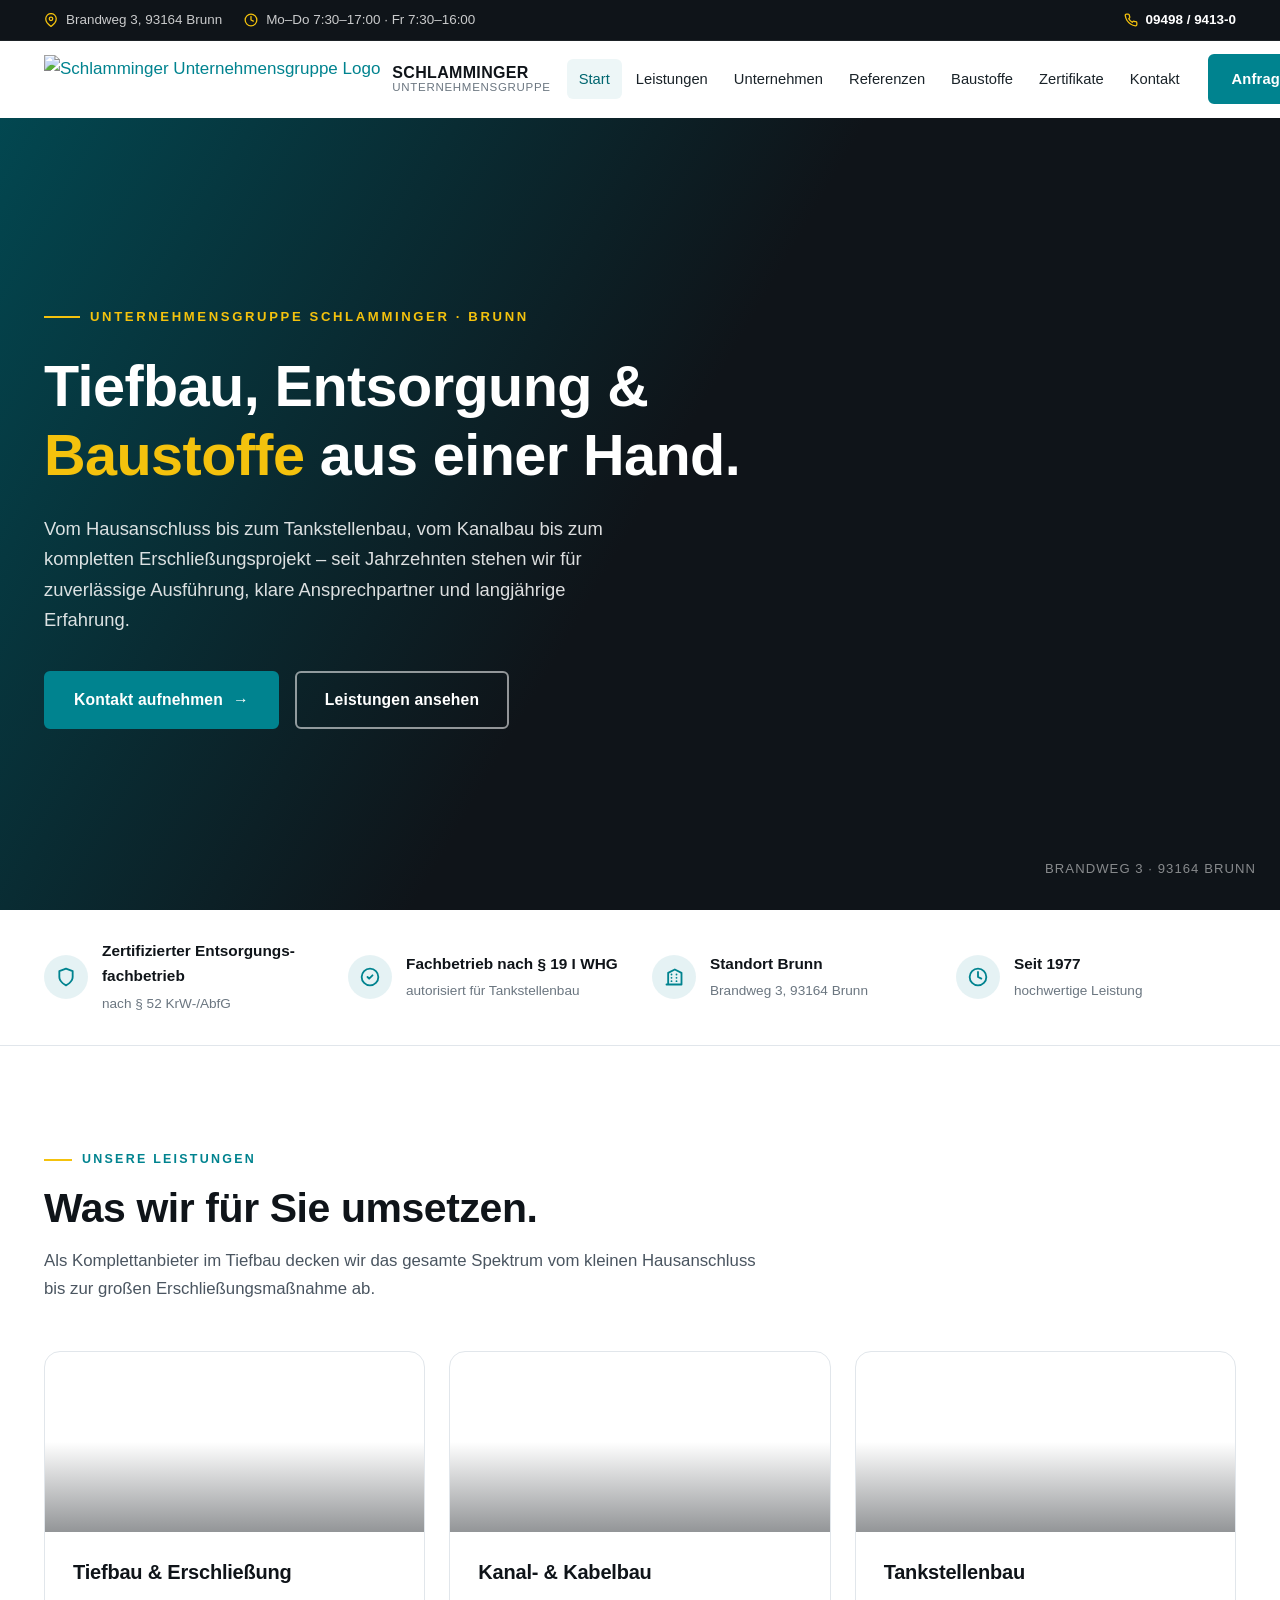
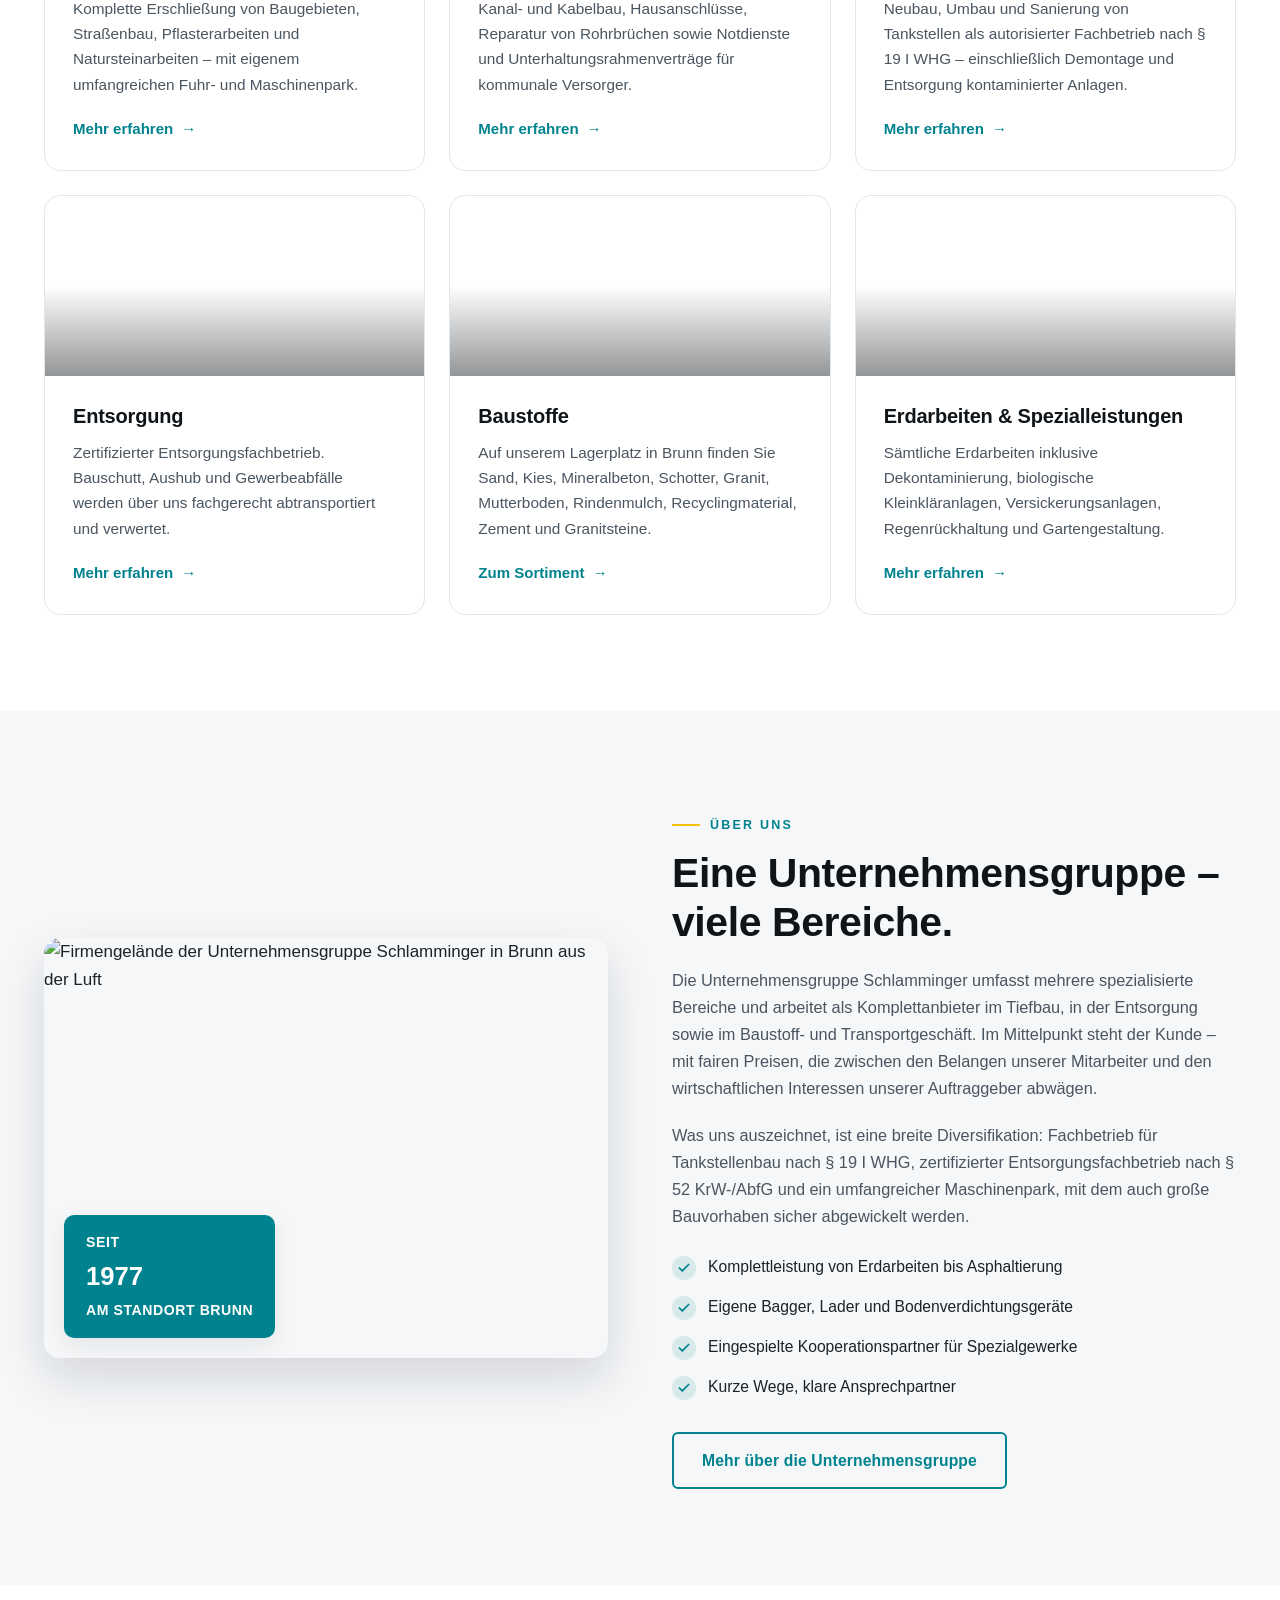
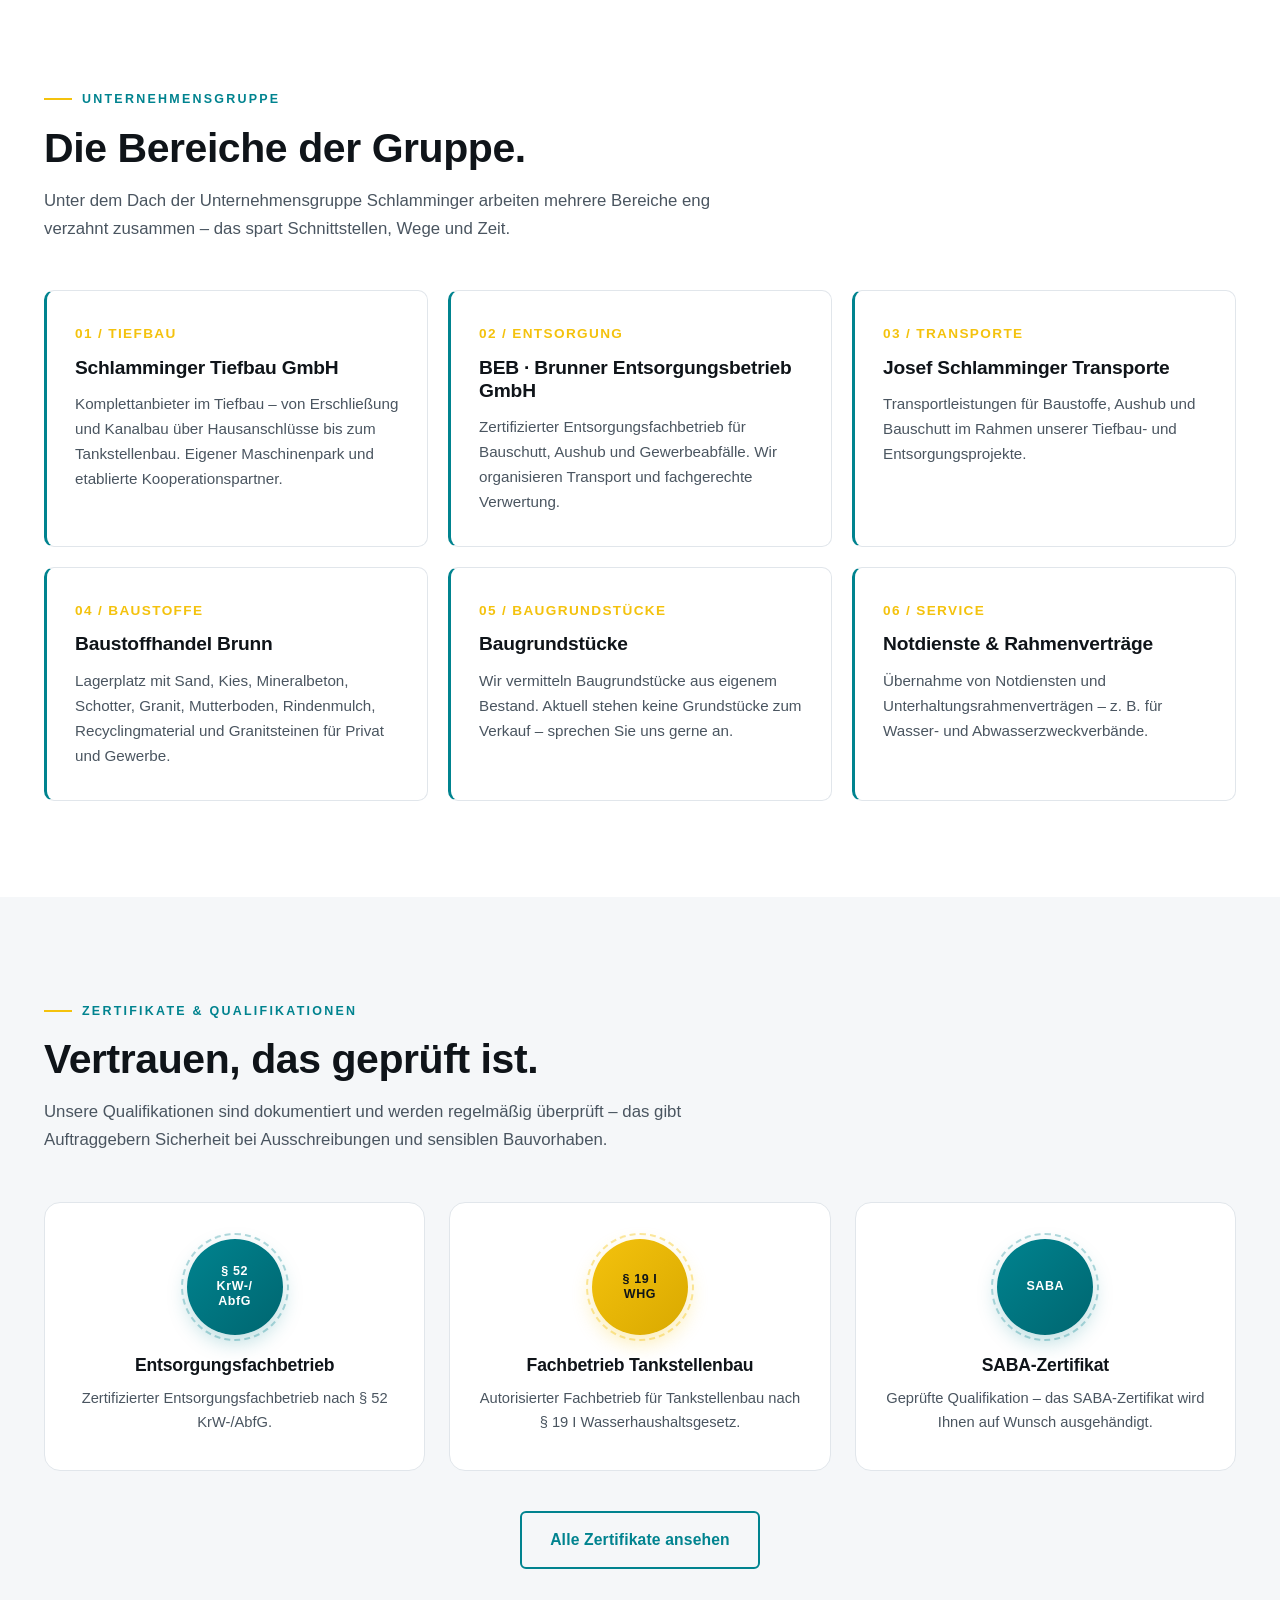
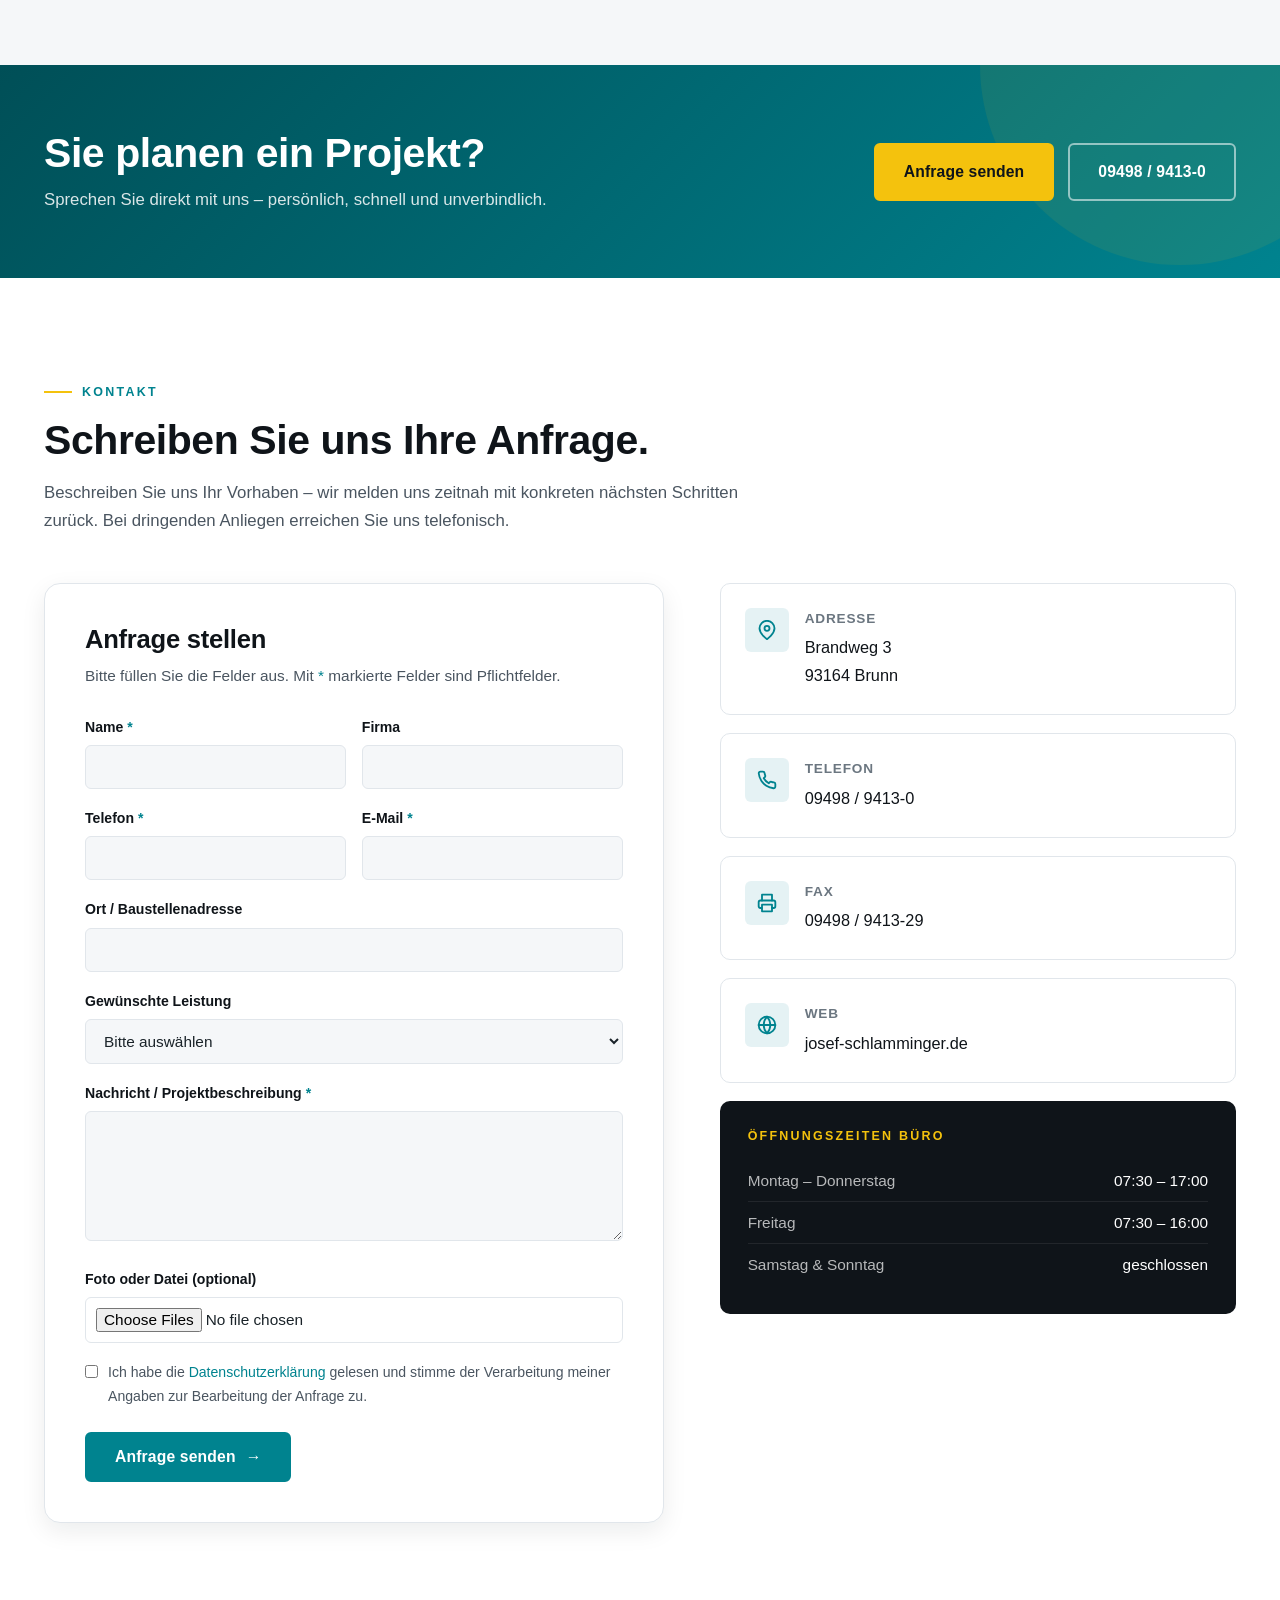
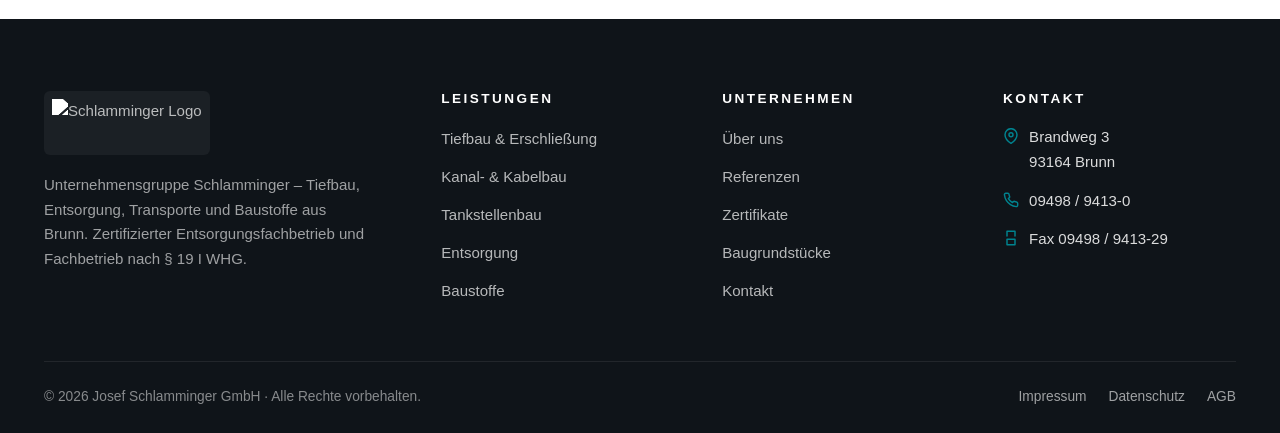
==== commit 7718b789: "Update index.html" ====
--- a/index.html
+++ b/index.html
@@ -502,6 +502,6 @@
     </div>
   </footer>
 
-  <script src="assets/js/main.js" defer></script>
+  <script src="main.js" defer></script>
 </body>
 </html>
